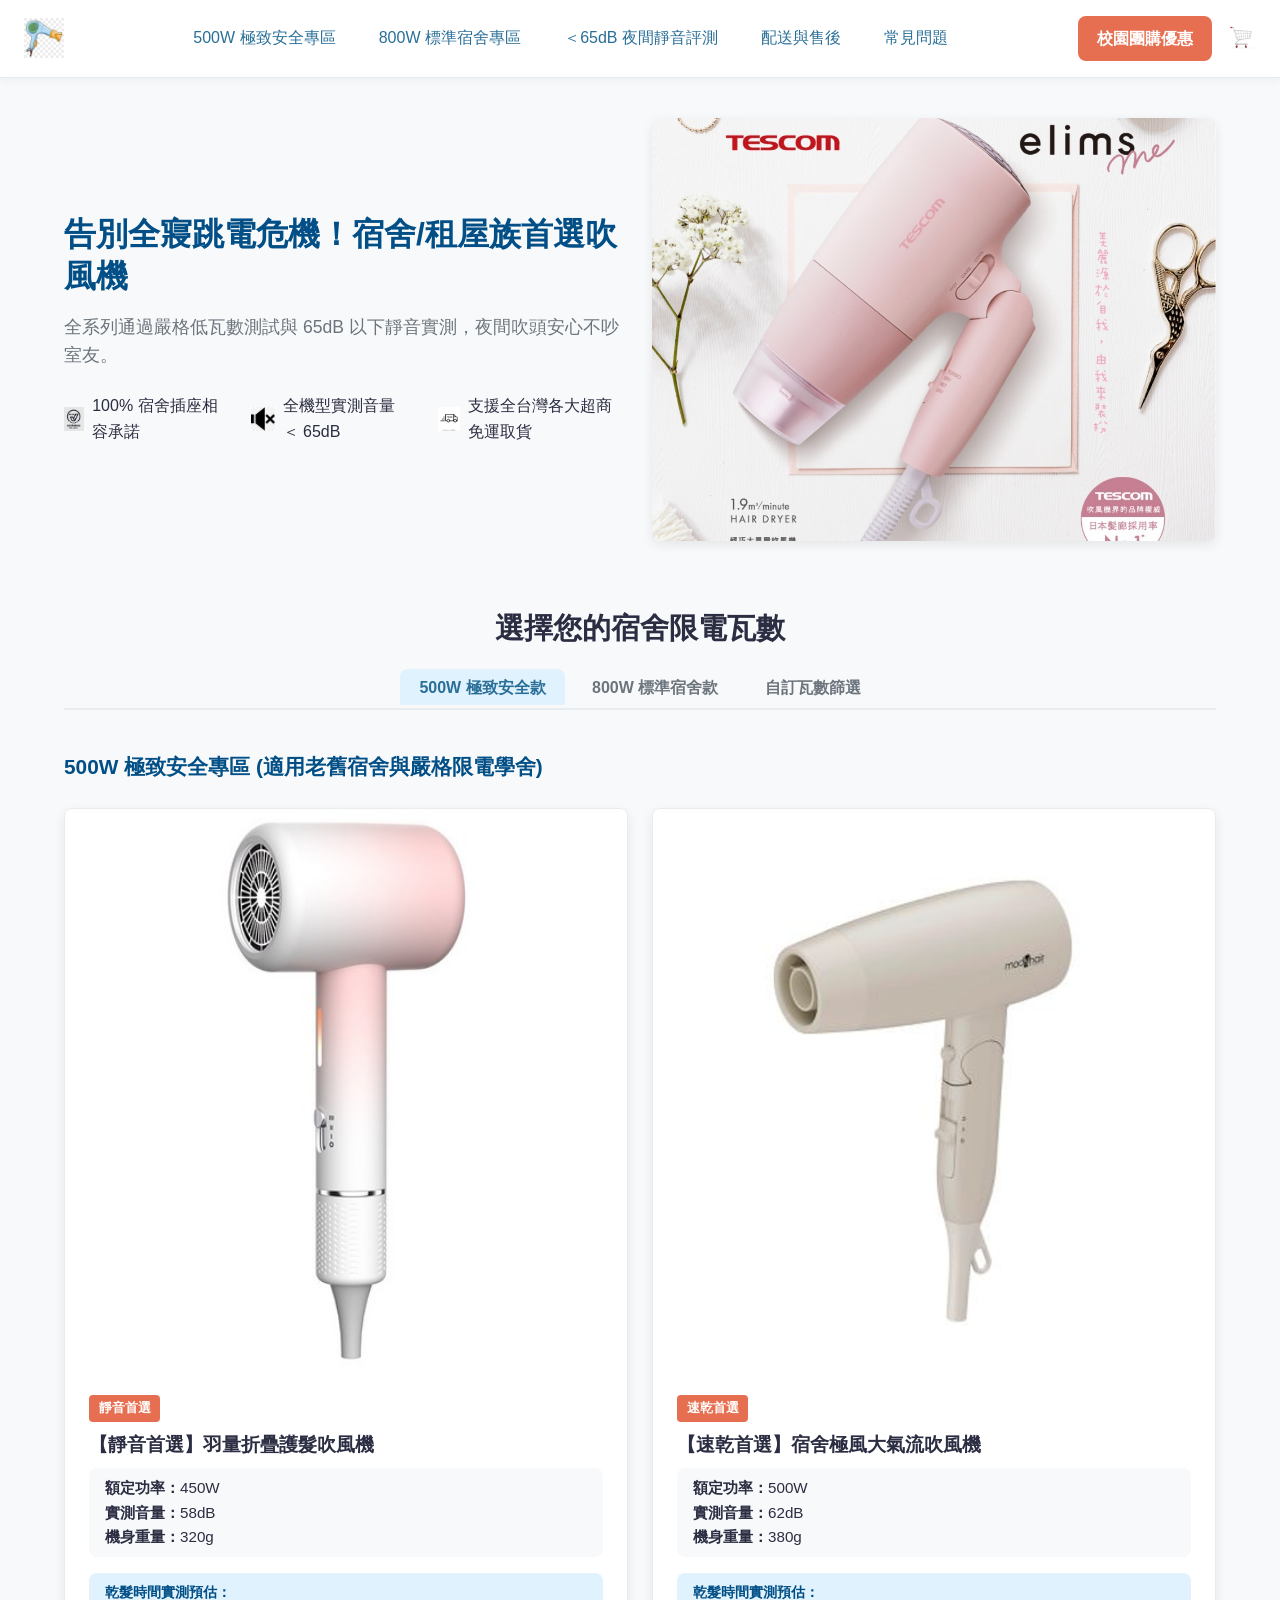
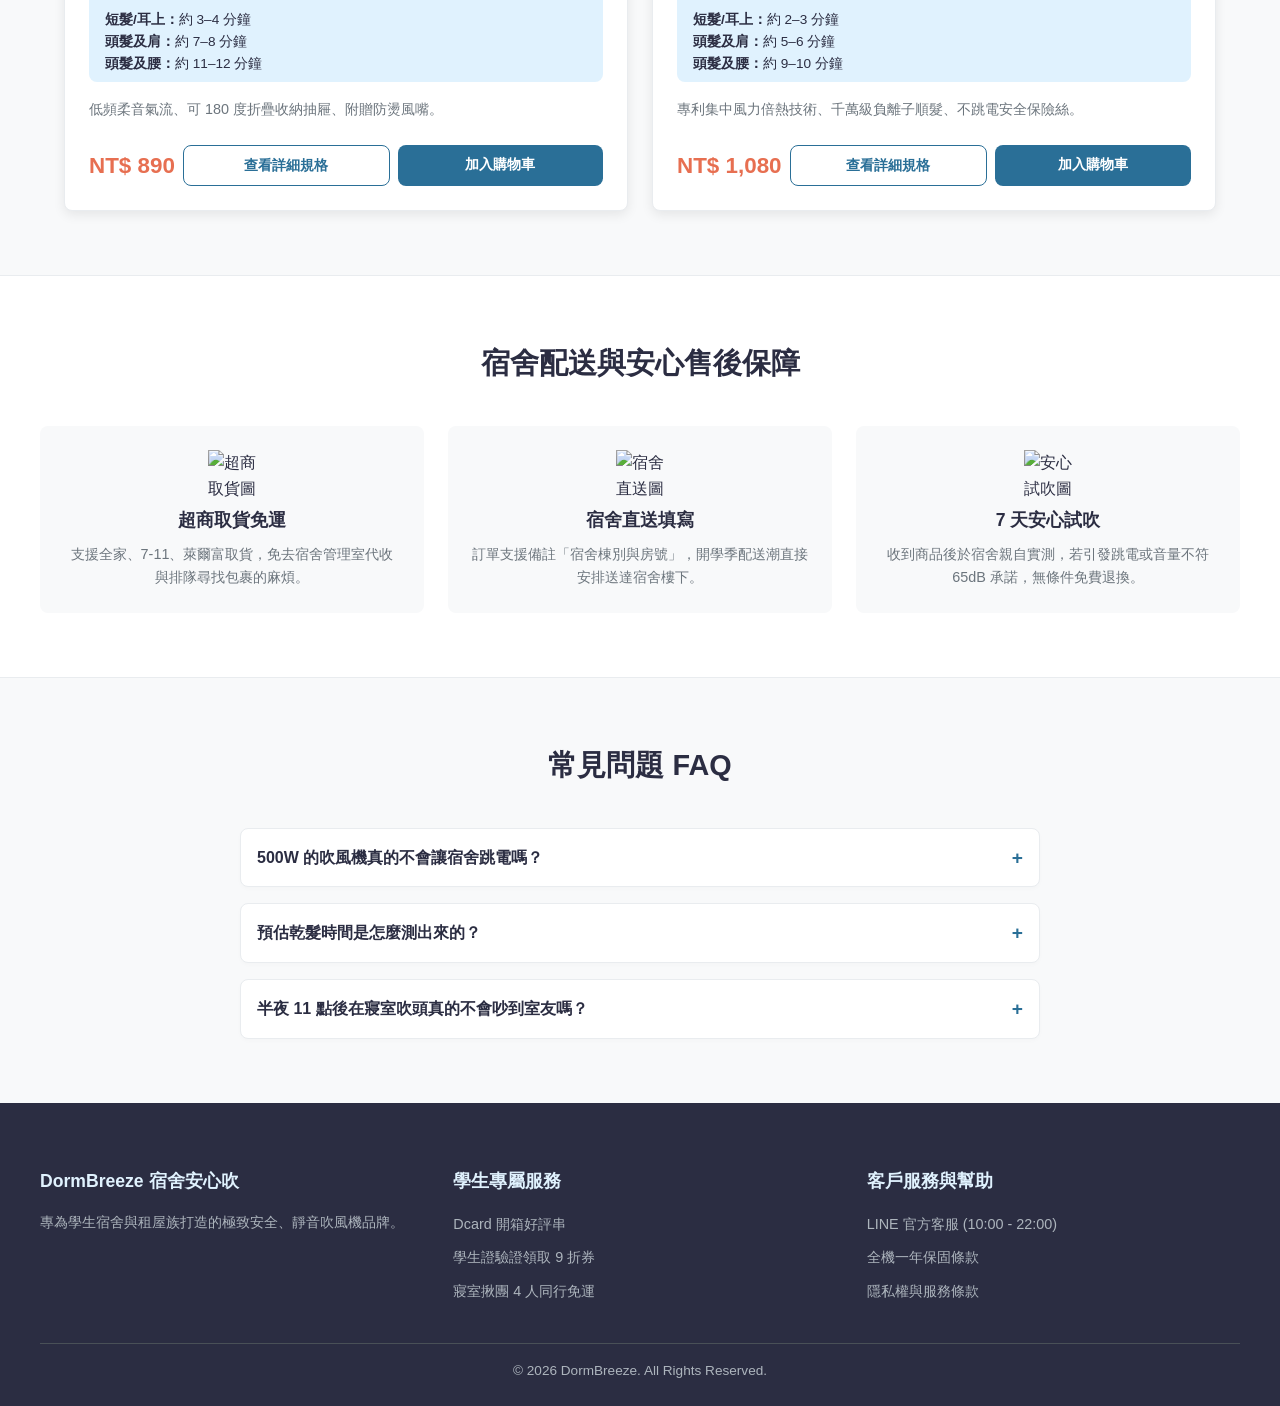
==== index.html @ 2f8ff42f "Add files via upload" ====
<!DOCTYPE html>
<html lang="zh-TW">
<head>
    <meta charset="UTF-8">
    <meta name="viewport" content="width=device-width, initial-scale=1.0">
    <title>DormBreeze 宿舍安心吹 - 告別跳電危機的宿舍吹風機首選</title>
    <link rel="stylesheet" href="style.css">
</head>
<body>

    <!-- 1. 頂部導覽列 -->
    <header>
        <a href="#hero" class="logo-link">
            <img src="images/logo.jpg" alt="DormBreeze 宿舍安心吹品牌標誌" class="logo">
        </a>
        <nav>
            <ul>
                <li><a href="#watts-500">500W 極致安全專區</a></li>
                <li><a href="#watts-800">800W 標準宿舍專區</a></li>
                <li><a href="#quiet-rating">＜65dB 夜間靜音評測</a></li>
                <li><a href="#logistics">配送與售後</a></li>
                <li><a href="#faq">常見問題</a></li>
            </ul>
        </nav>
        <div class="header-actions">
            <a href="#group-buy" class="btn-secondary">校園團購優惠</a>
            <a href="#cart" class="cart-link" aria-label="查看購物車">
                <img src="images/icon-cart.jpg" alt="購物車圖示">
            </a>
        </div>
    </header>

    <main>
        <!-- 2. 主視覺區 -->
        <section id="hero" class="hero-section">
            <div class="hero-content">
                <h1>告別全寢跳電危機！宿舍/租屋族首選吹風機</h1>
                <p>全系列通過嚴格低瓦數測試與 65dB 以下靜音實測，夜間吹頭安心不吵室友。</p>
                <ul class="trust-badges">
                    <li>
                        <img src="images/icon-shield.jpg" alt="安全防護圖示">
                        <span>100% 宿舍插座相容承諾</span>
                    </li>
                    <li>
                        <img src="images/icon-quiet.png" alt="靜音圖示">
                        <span>全機型實測音量 ＜ 65dB</span>
                    </li>
                    <li>
                        <img src="images/icon-shipping.png" alt="免運圖示">
                        <span>支援全台灣各大超商免運取貨</span>
                    </li>
                </ul>
            </div>
            <div class="hero-image">
                <img src="images/hero-dryer.jpg" alt="宿舍專用低瓦數靜音吹風機產品形象圖">
            </div>
        </section>

        <!-- 3. 核心功能：瓦數快速切換與商品展示區 -->
        <section id="products" class="products-section">
            <h2>選擇您的宿舍限電瓦數</h2>
            
            <nav class="watt-tabs" aria-label="瓦數分類切換">
                <ul>
                    <li><a href="#watts-500" class="tab-item active">500W 極致安全款</a></li>
                    <li><a href="#watts-800" class="tab-item">800W 標準宿舍款</a></li>
                    <li><a href="#watts-custom" class="tab-item">自訂瓦數篩選</a></li>
                </ul>
            </nav>

            <!-- 500W 商品列表區塊 -->
            <div id="watts-500" class="product-group">
                <h3>500W 極致安全專區 (適用老舊宿舍與嚴格限電學舍)</h3>
                <div class="product-grid">
                    
                    <!-- 商品 1 -->
                    <article class="product-card">
                        <img src="images/product-quiet.jpg" alt="【靜音首選】羽量折疊護髮吹風機 外觀圖" class="product-img">
                        <div class="product-info">
                            <span class="tag">靜音首選</span>
                            <h4>【靜音首選】羽量折疊護髮吹風機</h4>
                            <ul class="specs-list">
                                <li><strong>額定功率：</strong>450W</li>
                                <li><strong>實測音量：</strong>58dB</li>
                                <li><strong>機身重量：</strong>320g</li>
                            </ul>
                            
                            <div class="drying-time-table">
                                <h5>乾髮時間實測預估：</h5>
                                <ul>
                                    <li><span>短髮/耳上：</span>約 3–4 分鐘</li>
                                    <li><span>頭髮及肩：</span>約 7–8 分鐘</li>
                                    <li><span>頭髮及腰：</span>約 11–12 分鐘</li>
                                </ul>
                            </div>

                            <p class="selling-points">低頻柔音氣流、可 180 度折疊收納抽屜、附贈防燙風嘴。</p>
                            
                            <div class="card-bottom">
                                <span class="price">NT$ 890</span>
                                <div class="card-actions">
                                    <a href="#product-detail-1" class="btn-outline">查看詳細規格</a>
                                    <a href="#add-to-cart-1" class="btn-primary">加入購物車</a>
                                </div>
                            </div>
                        </div>
                    </article>

                    <!-- 商品 2 -->
                    <article class="product-card">
                        <img src="images/product-fast.jpg" alt="【速乾首選】宿舍極風大氣流吹風機 外觀圖" class="product-img">
                        <div class="product-info">
                            <span class="tag">速乾首選</span>
                            <h4>【速乾首選】宿舍極風大氣流吹風機</h4>
                            <ul class="specs-list">
                                <li><strong>額定功率：</strong>500W</li>
                                <li><strong>實測音量：</strong>62dB</li>
                                <li><strong>機身重量：</strong>380g</li>
                            </ul>

                            <div class="drying-time-table">
                                <h5>乾髮時間實測預估：</h5>
                                <ul>
                                    <li><span>短髮/耳上：</span>約 2–3 分鐘</li>
                                    <li><span>頭髮及肩：</span>約 5–6 分鐘</li>
                                    <li><span>頭髮及腰：</span>約 9–10 分鐘</li>
                                </ul>
                            </div>

                            <p class="selling-points">專利集中風力倍熱技術、千萬級負離子順髮、不跳電安全保險絲。</p>

                            <div class="card-bottom">
                                <span class="price">NT$ 1,080</span>
                                <div class="card-actions">
                                    <a href="#product-detail-2" class="btn-outline">查看詳細規格</a>
                                    <a href="#add-to-cart-2" class="btn-primary">加入購物車</a>
                                </div>
                            </div>
                        </div>
                    </article>

                </div>
            </div>

            <!-- 靜音評測延伸區塊 -->
            <div id="quiet-rating" class="rating-anchor"></div>
        </section>

        <!-- 4. 宿舍配送與售後保障區 -->
        <section id="logistics" class="logistics-section">
            <h2>宿舍配送與安心售後保障</h2>
            <div class="logistics-grid">
                <article class="logistics-card">
                    <img src="images/icon-store.jpg" alt="超商取貨圖示">
                    <h3>超商取貨免運</h3>
                    <p>支援全家、7-11、萊爾富取貨，免去宿舍管理室代收與排隊尋找包裹的麻煩。</p>
                </article>
                <article class="logistics-card">
                    <img src="images/icon-dorm.jpg" alt="宿舍直送圖示">
                    <h3>宿舍直送填寫</h3>
                    <p>訂單支援備註「宿舍棟別與房號」，開學季配送潮直接安排送達宿舍樓下。</p>
                </article>
                <article class="logistics-card">
                    <img src="images/icon-return.jpg" alt="安心試吹圖示">
                    <h3>7 天安心試吹</h3>
                    <p>收到商品後於宿舍親自實測，若引發跳電或音量不符 65dB 承諾，無條件免費退換。</p>
                </article>
            </div>
        </section>

        <!-- 5. 常見問題區 -->
        <section id="faq" class="faq-section">
            <h2>常見問題 FAQ</h2>
            <div class="faq-list">
                <details>
                    <summary>500W 的吹風機真的不會讓宿舍跳電嗎？</summary>
                    <p>是的！一般大學宿舍插座負載上限多為 800W–1000W，450W–500W 屬於極安全範圍，即使與檯燈、手機充電器同時使用也不會引發斷路器跳電。</p>
                </details>
                <details>
                    <summary>預估乾髮時間是怎麼測出來的？</summary>
                    <p>我們以一般頭髮密度在濕髮狀態下進行實測，提供短髮、及肩、及腰長度的真實吹乾時間，數據絕不誇大不實。</p>
                </details>
                <details>
                    <summary>半夜 11 點後在寢室吹頭真的不會吵到室友嗎？</summary>
                    <p>我們的全系列商品運轉噪音皆控制在 65dB 以下（相當於日常輕聲交談或辦公室背景音），比起市面上 80–90dB 的大功率吹風機可顯著降噪，有效維持寢室和諧。</p>
                </details>
            </div>
        </section>
    </main>

    <!-- 6. 頁尾 -->
    <footer>
        <div class="footer-content">
            <div class="footer-col">
                <h4>DormBreeze 宿舍安心吹</h4>
                <p>專為學生宿舍與租屋族打造的極致安全、靜音吹風機品牌。</p>
            </div>
            <div class="footer-col">
                <h4>學生專屬服務</h4>
                <ul>
                    <li><a href="#dcard-reviews">Dcard 開箱好評串</a></li>
                    <li><a href="#student-discount">學生證驗證領取 9 折券</a></li>
                    <li><a href="#group-buy">寢室揪團 4 人同行免運</a></li>
                </ul>
            </div>
            <div class="footer-col">
                <h4>客戶服務與幫助</h4>
                <ul>
                    <li><a href="#line-support">LINE 官方客服 (10:00 - 22:00)</a></li>
                    <li><a href="#warranty">全機一年保固條款</a></li>
                    <li><a href="#privacy">隱私權與服務條款</a></li>
                </ul>
            </div>
        </div>
        <div class="footer-bottom">
            <p>&copy; 2026 DormBreeze. All Rights Reserved.</p>
        </div>
    </footer>

</body>
</html>
---- style.css ----
/* ==========================================================================
   DormBreeze 宿舍安心吹 - 全站樣式表 (style.css)
   ========================================================================== */

/* 1. 全局變數與重置 (Variables & Reset) */
:root {
  /* 色彩系統 (Color Palette) */
  --primary: #2a6f97;
  --primary-dark: #014f86;
  --primary-light: #e0f2fe;
  --secondary: #e76f51;
  --secondary-hover: #d65a3b;
  --text-main: #2b2d42;
  --text-muted: #6c757d;
  --bg-main: #f8f9fa;
  --bg-card: #ffffff;
  --border-color: #e9ecef;
  --focus-ring: #ff9f1c;

  /* 間距與佈局 (Spacing & Layout) */
  --spacing-xs: 0.5rem;
  --spacing-sm: 1rem;
  --spacing-md: 1.5rem;
  --spacing-lg: 2.5rem;
  --spacing-xl: 4rem;
  --max-width: 1200px;
  --radius: 8px;
  --shadow: 0 4px 12px rgba(0, 0, 0, 0.08);
}

*, *::before, *::after {
  box-sizing: border-box;
  margin: 0;
  padding: 0;
}

html {
  scroll-behavior: smooth;
  font-size: 16px;
}

body {
  font-family: -apple-system, BlinkMacSystemFont, "Segoe UI", Roboto, "Helvetica Neue", Arial, "Noto Sans TC", sans-serif;
  color: var(--text-main);
  background-color: var(--bg-main);
  line-height: 1.6;
}

/* 鍵盤焦點可見性 (Focus Styles for Accessibility) */
:focus-visible {
  outline: 3px solid var(--focus-ring);
  outline-offset: 3px;
  border-radius: 4px;
}

a {
  color: var(--primary);
  text-decoration: none;
  transition: color 0.2s ease;
}

a:hover {
  color: var(--primary-dark);
}

img {
  max-width: 100%;
  height: auto;
  display: block;
}

/* 按鈕通用樣式 */
.btn-primary, .btn-secondary, .btn-outline {
  display: inline-block;
  padding: 0.6rem 1.2rem;
  font-weight: 600;
  text-align: center;
  border-radius: var(--radius);
  transition: background-color 0.2s ease, transform 0.1s ease;
  cursor: pointer;
}

.btn-primary {
  background-color: var(--primary);
  color: #ffffff;
}

.btn-primary:hover {
  background-color: var(--primary-dark);
  color: #ffffff;
}

.btn-secondary {
  background-color: var(--secondary);
  color: #ffffff;
}

.btn-secondary:hover {
  background-color: var(--secondary-hover);
  color: #ffffff;
}

.btn-outline {
  background-color: transparent;
  border: 1px solid var(--primary);
  color: var(--primary);
}

.btn-outline:hover {
  background-color: var(--primary-light);
}

/* 2. 頂部導覽列 (Header) */
header {
  position: sticky;
  top: 0;
  z-index: 100;
  background-color: #ffffff;
  border-bottom: 1px solid var(--border-color);
  box-shadow: 0 2px 8px rgba(0, 0, 0, 0.05);
  padding: var(--spacing-sm) var(--spacing-md);
  display: flex;
  flex-wrap: wrap; /* 允許導覽換行 */
  align-items: center;
  justify-content: space-between;
  gap: var(--spacing-sm);
}

.logo-link {
  display: flex;
  align-items: center;
}

.logo {
  height: 40px;
  width: auto;
}

header nav {
  flex: 1 1 auto;
}

header nav ul {
  display: flex;
  flex-wrap: wrap; /* 導覽選單可換行 */
  list-style: none;
  gap: var(--spacing-xs) var(--spacing-md);
  justify-content: center;
}

header nav a {
  font-weight: 500;
  padding: 0.4rem 0.6rem;
}

.header-actions {
  display: flex;
  align-items: center;
  gap: var(--spacing-sm);
}

.cart-link img {
  width: 28px;
  height: 28px;
}

/* 3. 主視覺區 (Hero Section) */
.hero-section {
  max-width: var(--max-width);
  margin: var(--spacing-lg) auto;
  padding: 0 var(--spacing-md);
  display: grid;
  grid-template-columns: 1fr;
  gap: var(--spacing-md);
  align-items: center;
}

.hero-content h1 {
  font-size: 2rem;
  color: var(--primary-dark);
  margin-bottom: var(--spacing-sm);
  line-height: 1.3;
}

.hero-content p {
  font-size: 1.1rem;
  color: var(--text-muted);
  margin-bottom: var(--spacing-md);
}

.trust-badges {
  list-style: none;
  display: flex;
  flex-direction: column;
  gap: var(--spacing-xs);
}

.trust-badges li {
  display: flex;
  align-items: center;
  gap: var(--spacing-xs);
  font-weight: 500;
}

.trust-badges img {
  width: 24px;
  height: 24px;
}

.hero-image img {
  width: 100%;
  aspect-ratio: 4 / 3; /* 固定圖片比例 */
  object-fit: cover;
  border-radius: var(--radius);
  box-shadow: var(--shadow);
}

/* 4. 商品與頁籤區 (Products Section) */
.products-section {
  max-width: var(--max-width);
  margin: var(--spacing-xl) auto;
  padding: 0 var(--spacing-md);
}

.products-section h2 {
  text-align: center;
  font-size: 1.8rem;
  margin-bottom: var(--spacing-md);
}

.watt-tabs ul {
  display: flex;
  flex-wrap: wrap;
  justify-content: center;
  list-style: none;
  gap: var(--spacing-xs);
  margin-bottom: var(--spacing-lg);
  border-bottom: 2px solid var(--border-color);
  padding-bottom: var(--spacing-xs);
}

.tab-item {
  padding: 0.6rem 1.2rem;
  font-weight: 600;
  border-radius: var(--radius) var(--radius) 0 0;
  color: var(--text-muted);
}

.tab-item.active, .tab-item:hover {
  color: var(--primary);
  background-color: var(--primary-light);
}

.product-group h3 {
  font-size: 1.3rem;
  margin-bottom: var(--spacing-md);
  color: var(--primary-dark);
}

.product-grid {
  display: grid;
  grid-template-columns: 1fr; /* 手機預設 1 欄 */
  gap: var(--spacing-md);
}

.product-card {
  background-color: var(--bg-card);
  border: 1px solid var(--border-color);
  border-radius: var(--radius);
  overflow: hidden;
  box-shadow: var(--shadow);
  display: flex;
  flex-direction: column;
}

.product-img {
  width: 100%;
  aspect-ratio: 1 / 1; /* 1:1 正方形產品圖比例 */
  object-fit: cover;
}

.product-info {
  padding: var(--spacing-md);
  display: flex;
  flex-direction: column;
  flex: 1;
}

.tag {
  align-self: flex-start;
  background-color: var(--secondary);
  color: #ffffff;
  font-size: 0.8rem;
  font-weight: 700;
  padding: 0.2rem 0.6rem;
  border-radius: 4px;
  margin-bottom: var(--spacing-xs);
}

.product-info h4 {
  font-size: 1.2rem;
  margin-bottom: var(--spacing-xs);
}

.specs-list {
  list-style: none;
  background-color: var(--bg-main);
  padding: var(--spacing-xs) var(--spacing-sm);
  border-radius: var(--radius);
  margin-bottom: var(--spacing-sm);
  font-size: 0.95rem;
}

.drying-time-table {
  background-color: var(--primary-light);
  padding: var(--spacing-xs) var(--spacing-sm);
  border-radius: var(--radius);
  margin-bottom: var(--spacing-sm);
}

.drying-time-table h5 {
  font-size: 0.9rem;
  color: var(--primary-dark);
  margin-bottom: 0.3rem;
}

.drying-time-table ul {
  list-style: none;
  font-size: 0.85rem;
}

.drying-time-table li span {
  font-weight: 600;
}

.selling-points {
  font-size: 0.9rem;
  color: var(--text-muted);
  margin-bottom: var(--spacing-md);
  flex: 1;
}

.card-bottom {
  display: flex;
  flex-direction: column;
  gap: var(--spacing-xs);
  margin-top: auto;
}

.price {
  font-size: 1.4rem;
  font-weight: 700;
  color: var(--secondary);
}

.card-actions {
  display: flex;
  gap: var(--spacing-xs);
}

.card-actions a {
  flex: 1;
  font-size: 0.9rem;
  padding: 0.5rem;
}

/* 5. 配送與售後保障區 (Logistics Section) */
.logistics-section {
  background-color: #ffffff;
  padding: var(--spacing-xl) var(--spacing-md);
  border-top: 1px solid var(--border-color);
  border-bottom: 1px solid var(--border-color);
}

.logistics-section h2 {
  text-align: center;
  font-size: 1.8rem;
  margin-bottom: var(--spacing-lg);
}

.logistics-grid {
  max-width: var(--max-width);
  margin: 0 auto;
  display: grid;
  grid-template-columns: 1fr; /* 手機預設 1 欄 */
  gap: var(--spacing-md);
}

.logistics-card {
  text-align: center;
  padding: var(--spacing-md);
  background-color: var(--bg-main);
  border-radius: var(--radius);
}

.logistics-card img {
  width: 48px;
  height: 48px;
  margin: 0 auto var(--spacing-xs);
}

.logistics-card h3 {
  font-size: 1.1rem;
  margin-bottom: var(--spacing-xs);
}

.logistics-card p {
  font-size: 0.9rem;
  color: var(--text-muted);
}

/* 6. 常見問題區 (FAQ Section) */
.faq-section {
  max-width: var(--max-width);
  margin: var(--spacing-xl) auto;
  padding: 0 var(--spacing-md);
}

.faq-section h2 {
  text-align: center;
  font-size: 1.8rem;
  margin-bottom: var(--spacing-lg);
}

.faq-list {
  display: flex;
  flex-direction: column;
  gap: var(--spacing-sm);
  max-width: 800px;
  margin: 0 auto;
}

details {
  background-color: #ffffff;
  border: 1px solid var(--border-color);
  border-radius: var(--radius);
  padding: var(--spacing-sm);
  box-shadow: 0 2px 4px rgba(0, 0, 0, 0.02);
}

summary {
  font-weight: 600;
  cursor: pointer;
  list-style: none;
  position: relative;
  padding-right: var(--spacing-md);
}

summary::-webkit-details-marker {
  display: none;
}

summary::after {
  content: "+";
  position: absolute;
  right: 0;
  top: 50%;
  transform: translateY(-50%);
  font-size: 1.2rem;
  color: var(--primary);
}

details[open] summary::after {
  content: "−";
}

details p {
  margin-top: var(--spacing-xs);
  font-size: 0.95rem;
  color: var(--text-muted);
  line-height: 1.5;
}

/* 7. 頁尾 (Footer) */
footer {
  background-color: var(--text-main);
  color: #ffffff;
  padding: var(--spacing-xl) var(--spacing-md) var(--spacing-md);
}

.footer-content {
  max-width: var(--max-width);
  margin: 0 auto;
  display: grid;
  grid-template-columns: 1fr; /* 手機預設 1 欄 */
  gap: var(--spacing-lg);
  margin-bottom: var(--spacing-lg);
}

.footer-col h4 {
  font-size: 1.1rem;
  margin-bottom: var(--spacing-sm);
  color: var(--primary-light);
}

.footer-col p {
  font-size: 0.9rem;
  color: #adb5bd;
}

.footer-col ul {
  list-style: none;
  display: flex;
  flex-direction: column;
  gap: var(--spacing-xs);
}

.footer-col a {
  color: #adb5bd;
  font-size: 0.9rem;
}

.footer-col a:hover {
  color: #ffffff;
}

.footer-bottom {
  max-width: var(--max-width);
  margin: 0 auto;
  padding-top: var(--spacing-sm);
  border-top: 1px solid #495057;
  text-align: center;
  font-size: 0.85rem;
  color: #adb5bd;
}

/* ==========================================================================
   響應式斷點調整 (Responsive Breakpoints - 平板與桌面)
   ========================================================================== */

/* 平板斷點 (≥ 768px) */
@media (min-width: 768px) {
  .hero-section {
    grid-template-columns: 1fr 1fr;
  }

  .product-grid {
    grid-template-columns: repeat(2, 1fr); /* 平板改為 2 欄 */
  }

  .logistics-grid {
    grid-template-columns: repeat(3, 1fr); /* 平板改為 3 欄 */
  }

  .footer-content {
    grid-template-columns: repeat(3, 1fr); /* 平板改為 3 欄 */
  }

  .card-bottom {
    flex-direction: row;
    align-items: center;
    justify-content: space-between;
  }

  .card-actions {
    flex: 2;
  }
}

/* 桌面斷點 (≥ 1024px) */
@media (min-width: 1024px) {
  header {
    flex-wrap: nowrap; /* 大螢幕導覽列不換行 */
  }

  .trust-badges {
    flex-direction: row;
    gap: var(--spacing-md);
  }
}
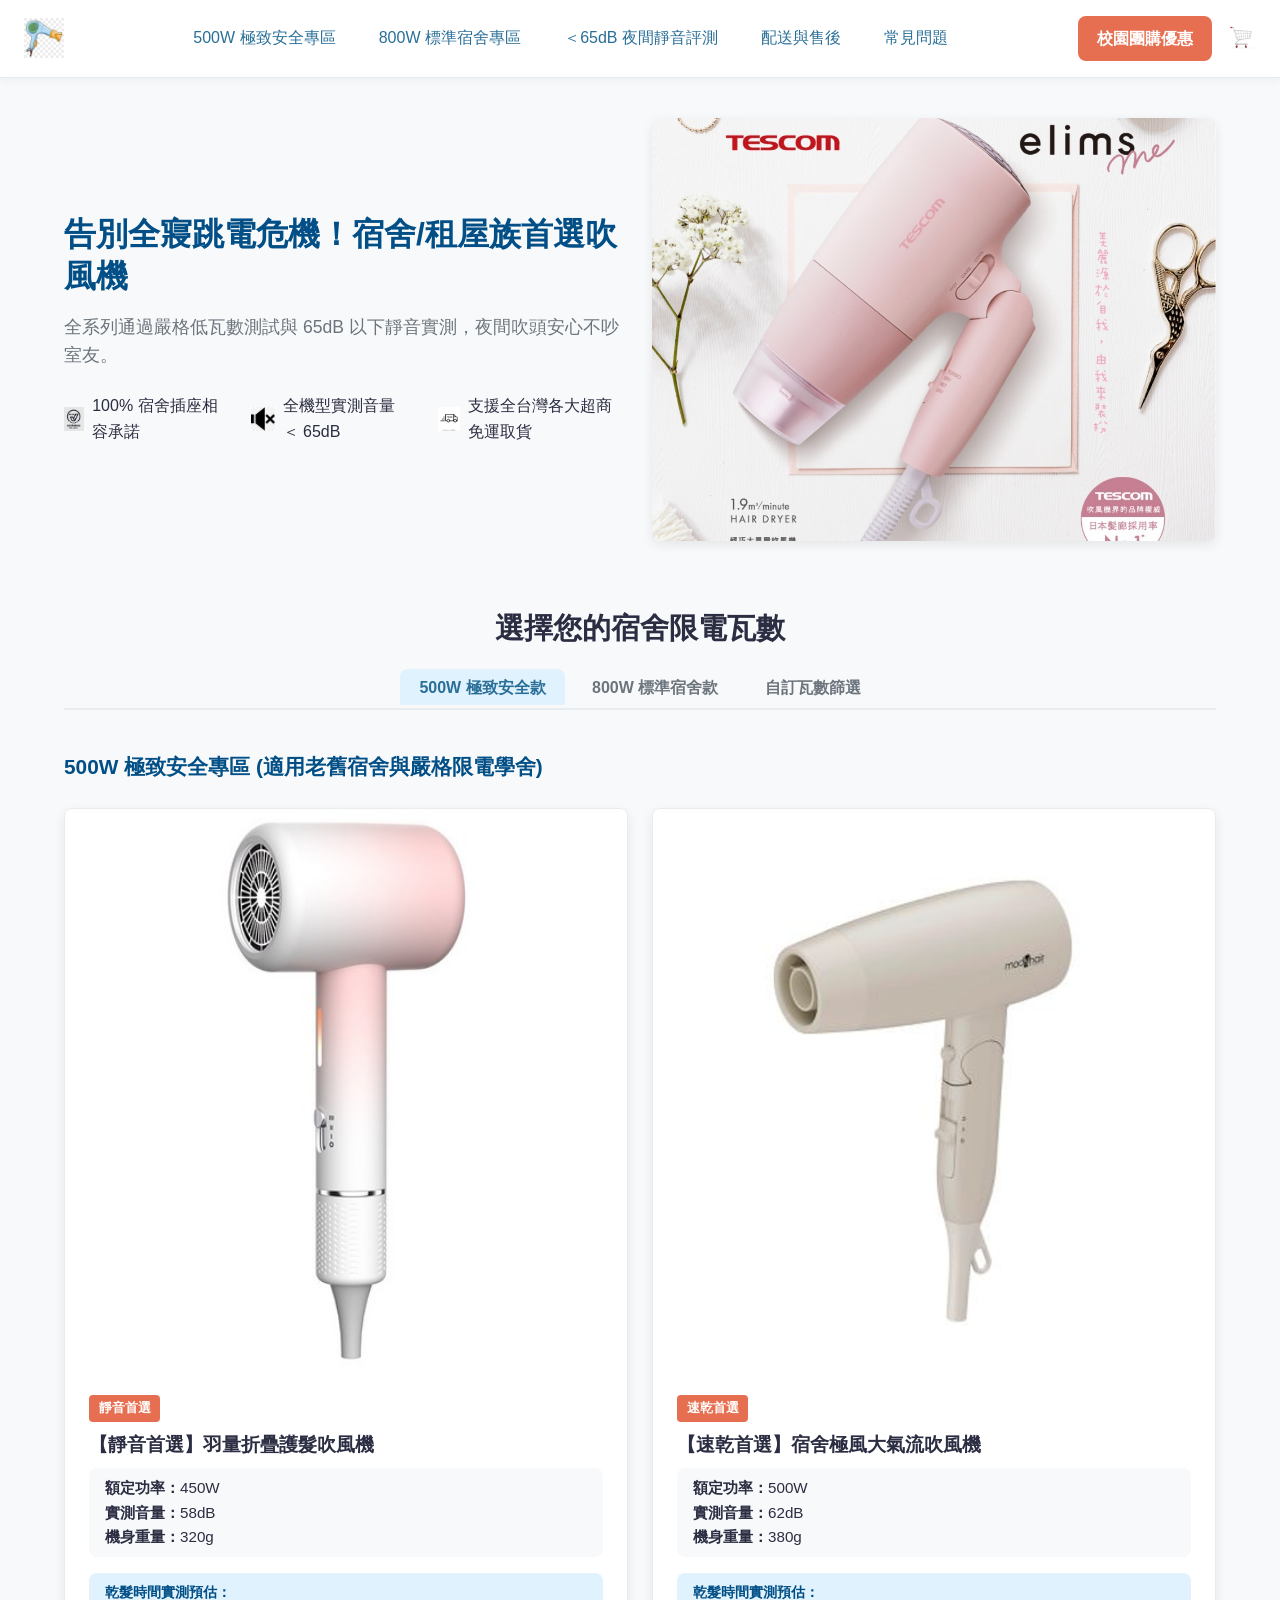
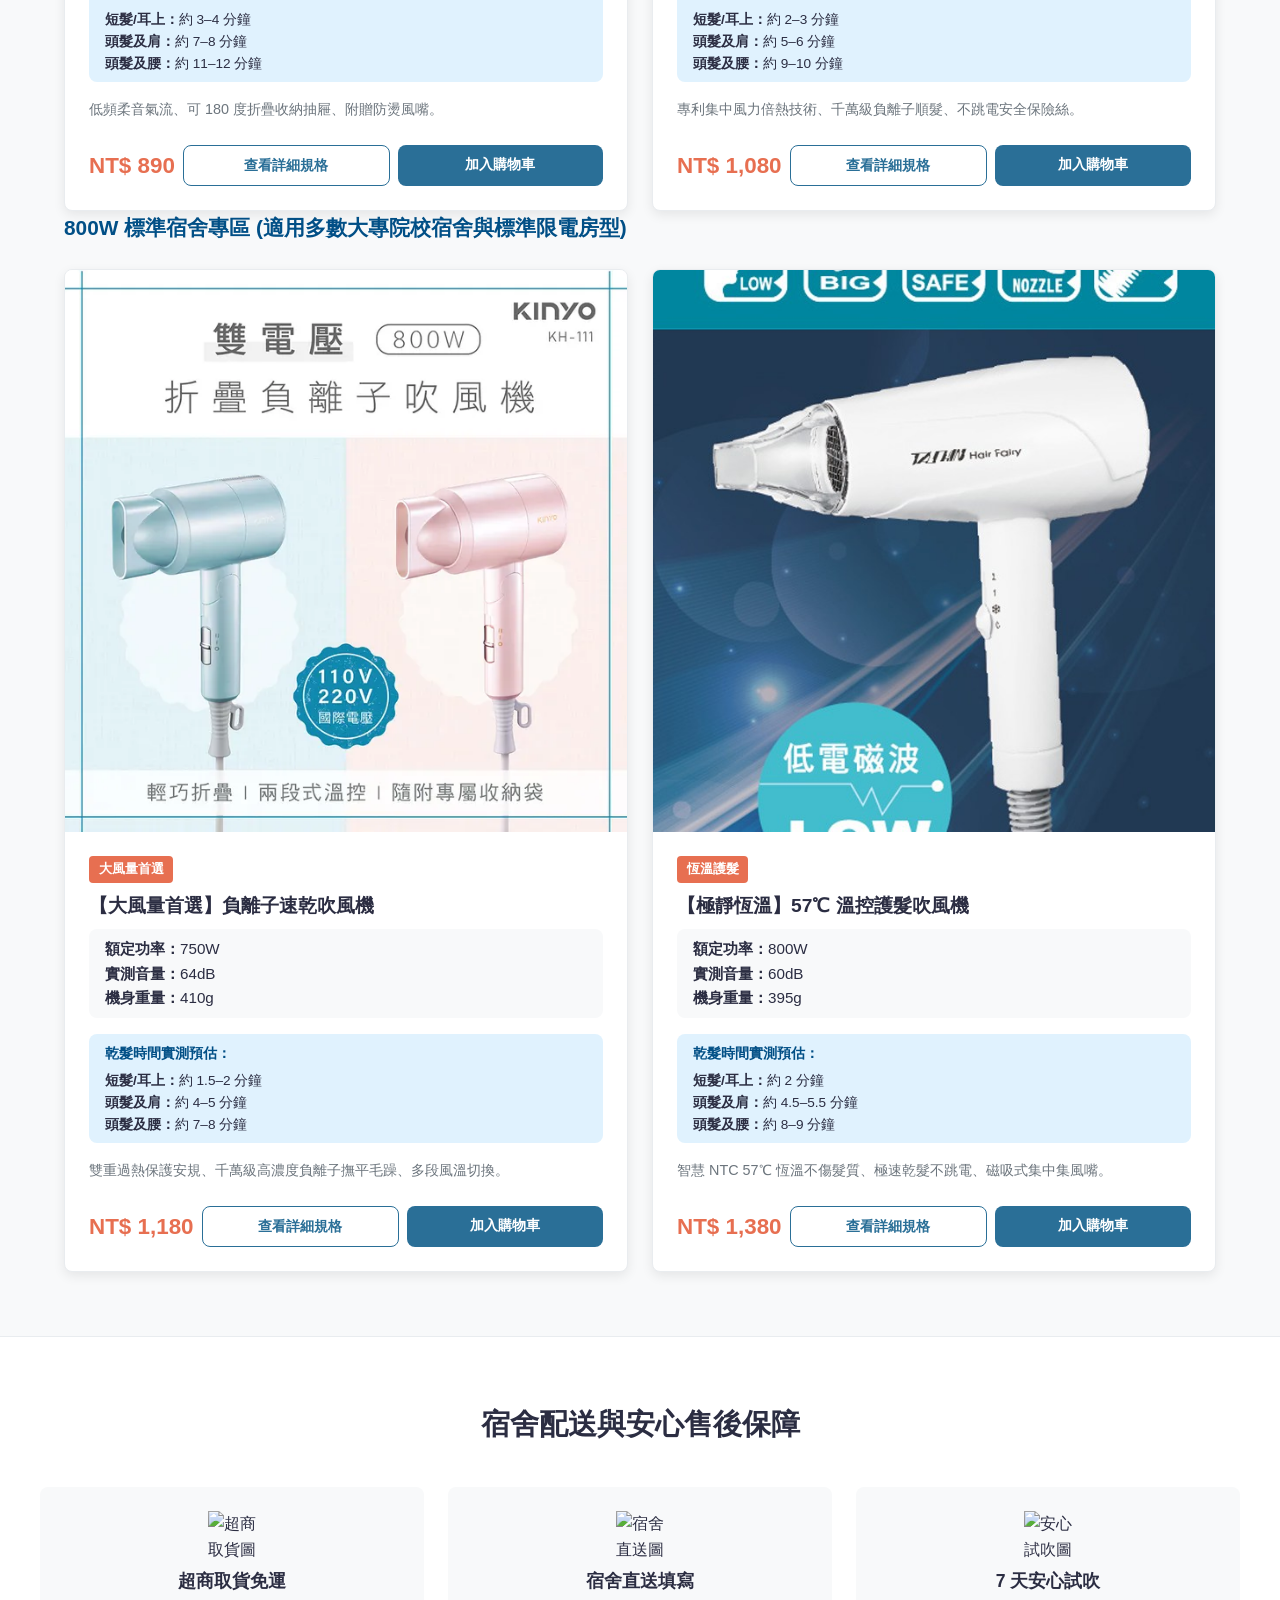
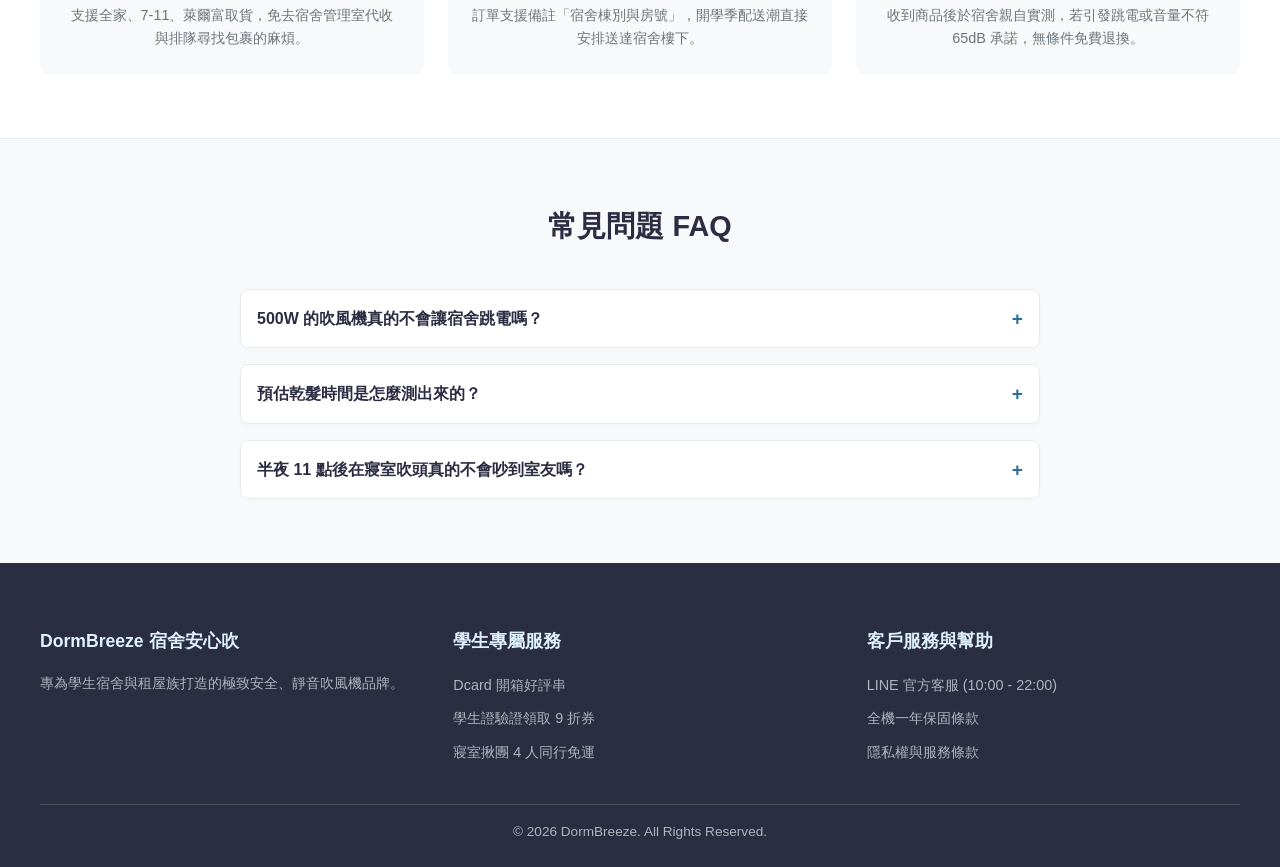
==== commit c48baebf: "Update index.html" ====
--- a/index.html
+++ b/index.html
@@ -141,7 +141,79 @@
 
                 </div>
             </div>
-
+<!-- 800W 商品列表區塊 -->
+        <div id="watts-800" class="product-group">
+            <h3>800W 標準宿舍專區 (適用多數大專院校宿舍與標準限電房型)</h3>
+            <div class="product-grid">
+                
+                <!-- 商品 3 -->
+                <article class="product-card">
+                    <img src="images/product-fast-800.jpg" alt="【大風量首選】負離子速乾吹風機 外觀圖" class="product-img">
+                    <div class="product-info">
+                        <span class="tag">大風量首選</span>
+                        <h4>【大風量首選】負離子速乾吹風機</h4>
+                        <ul class="specs-list">
+                            <li><strong>額定功率：</strong>750W</li>
+                            <li><strong>實測音量：</strong>64dB</li>
+                            <li><strong>機身重量：</strong>410g</li>
+                        </ul>
+                        
+                        <div class="drying-time-table">
+                            <h5>乾髮時間實測預估：</h5>
+                            <ul>
+                                <li><span>短髮/耳上：</span>約 1.5–2 分鐘</li>
+                                <li><span>頭髮及肩：</span>約 4–5 分鐘</li>
+                                <li><span>頭髮及腰：</span>約 7–8 分鐘</li>
+                            </ul>
+                        </div>
+
+                        <p class="selling-points">雙重過熱保護安規、千萬級高濃度負離子撫平毛躁、多段風溫切換。</p>
+                        
+                        <div class="card-bottom">
+                            <span class="price">NT$ 1,180</span>
+                            <div class="card-actions">
+                                <a href="#product-detail-3" class="btn-outline">查看詳細規格</a>
+                                <a href="#add-to-cart-3" class="btn-primary">加入購物車</a>
+                            </div>
+                        </div>
+                    </div>
+                </article>
+
+                <!-- 商品 4 -->
+                <article class="product-card">
+                    <img src="images/product-quiet-800.jpg" alt="【極靜恆溫】溫控護髮吹風機 外觀圖" class="product-img">
+                    <div class="product-info">
+                        <span class="tag">恆溫護髮</span>
+                        <h4>【極靜恆溫】57℃ 溫控護髮吹風機</h4>
+                        <ul class="specs-list">
+                            <li><strong>額定功率：</strong>800W</li>
+                            <li><strong>實測音量：</strong>60dB</li>
+                            <li><strong>機身重量：</strong>395g</li>
+                        </ul>
+
+                        <div class="drying-time-table">
+                            <h5>乾髮時間實測預估：</h5>
+                            <ul>
+                                <li><span>短髮/耳上：</span>約 2 分鐘</li>
+                                <li><span>頭髮及肩：</span>約 4.5–5.5 分鐘</li>
+                                <li><span>頭髮及腰：</span>約 8–9 分鐘</li>
+                            </ul>
+                        </div>
+
+                        <p class="selling-points">智慧 NTC 57℃ 恆溫不傷髮質、極速乾髮不跳電、磁吸式集中集風嘴。</p>
+
+                        <div class="card-bottom">
+                            <span class="price">NT$ 1,380</span>
+                            <div class="card-actions">
+                                <a href="#product-detail-4" class="btn-outline">查看詳細規格</a>
+                                <a href="#add-to-cart-4" class="btn-primary">加入購物車</a>
+                            </div>
+                        </div>
+                    </div>
+                </article>
+
+            </div>
+        </div>
             <!-- 靜音評測延伸區塊 -->
             <div id="quiet-rating" class="rating-anchor"></div>
         </section>
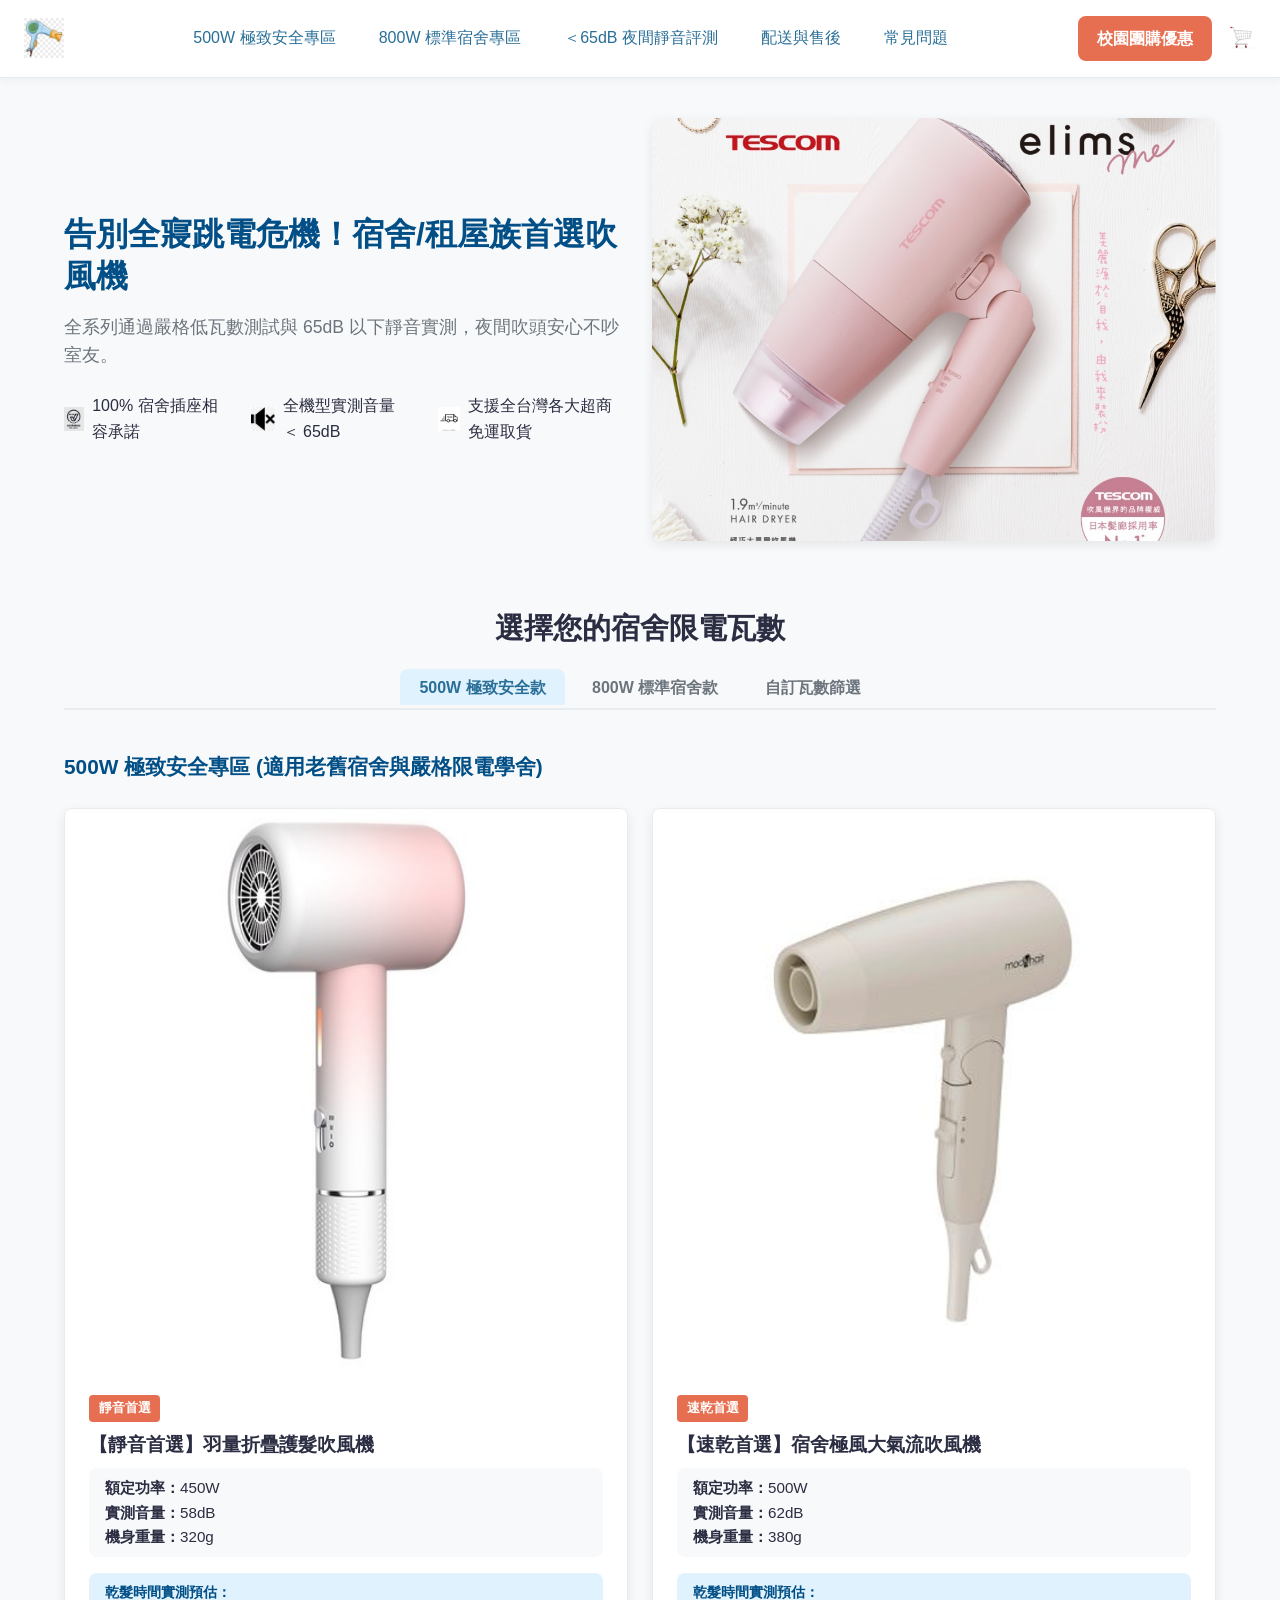
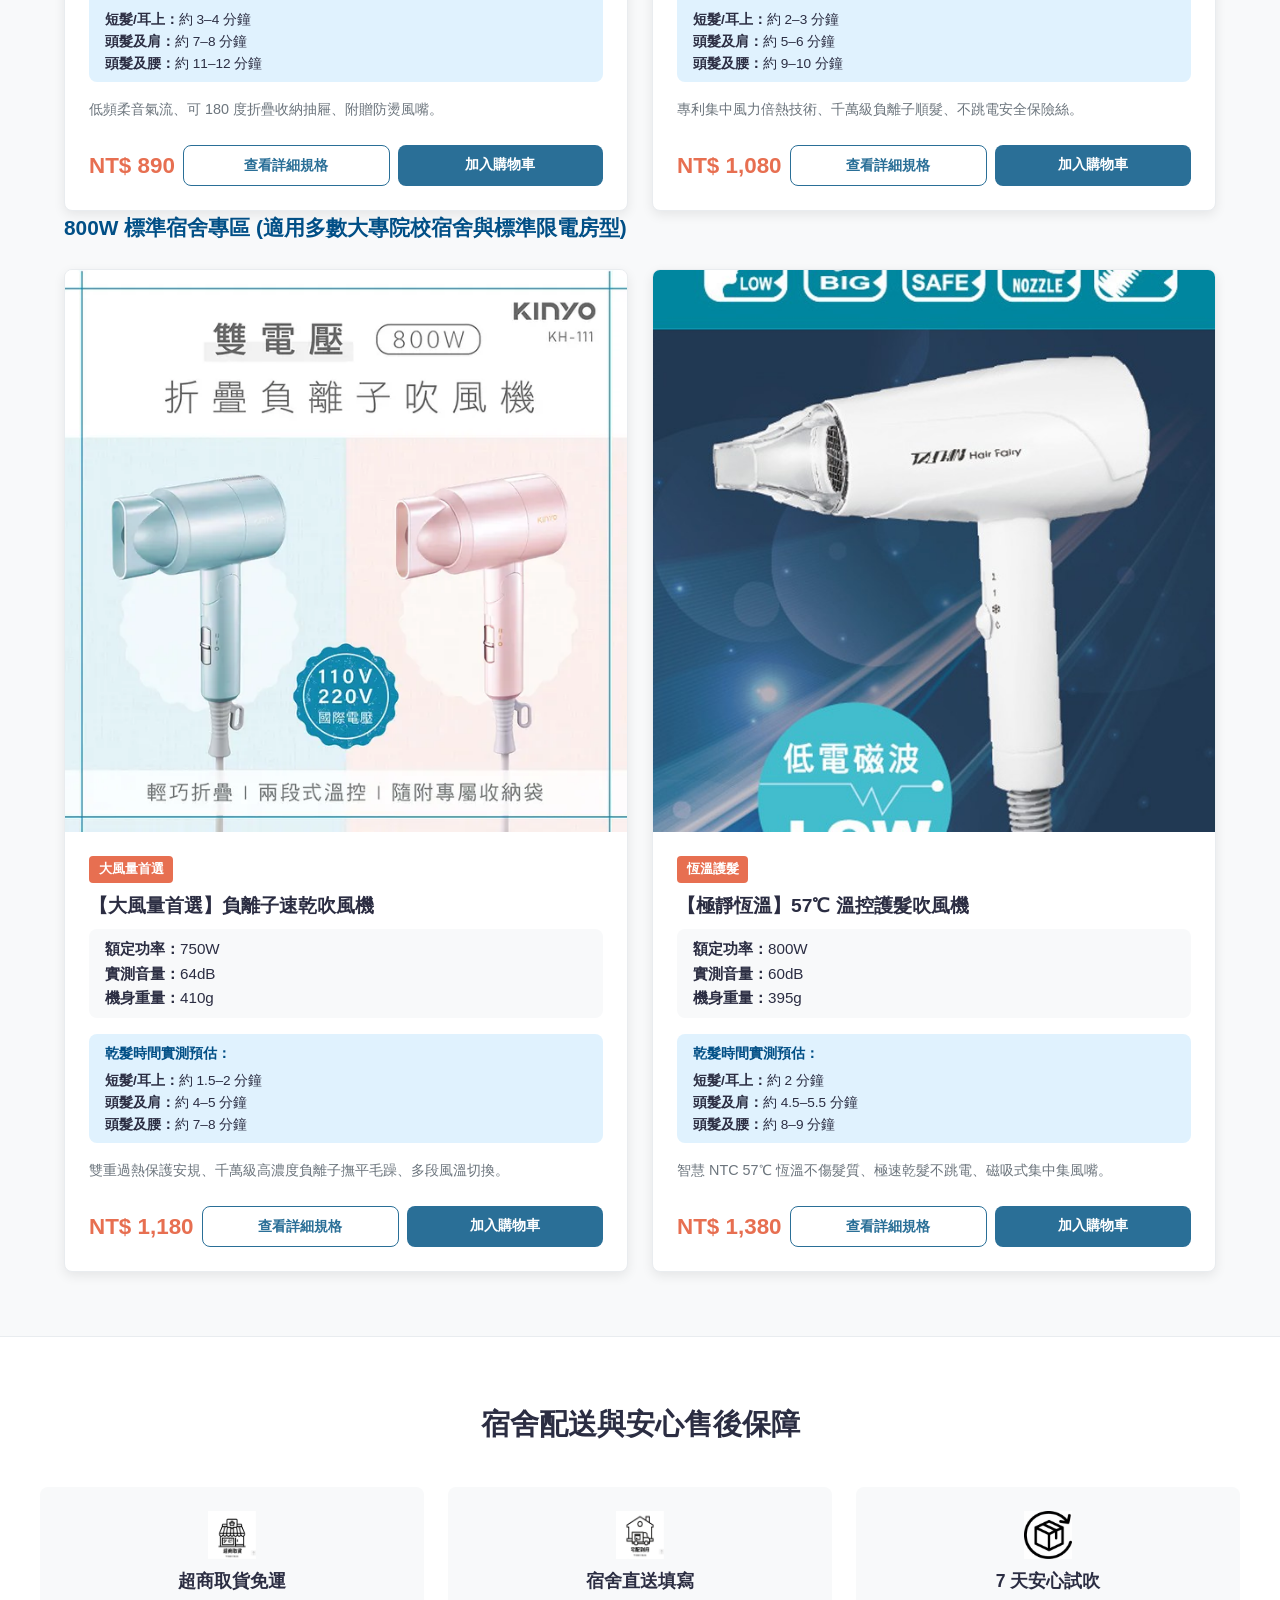
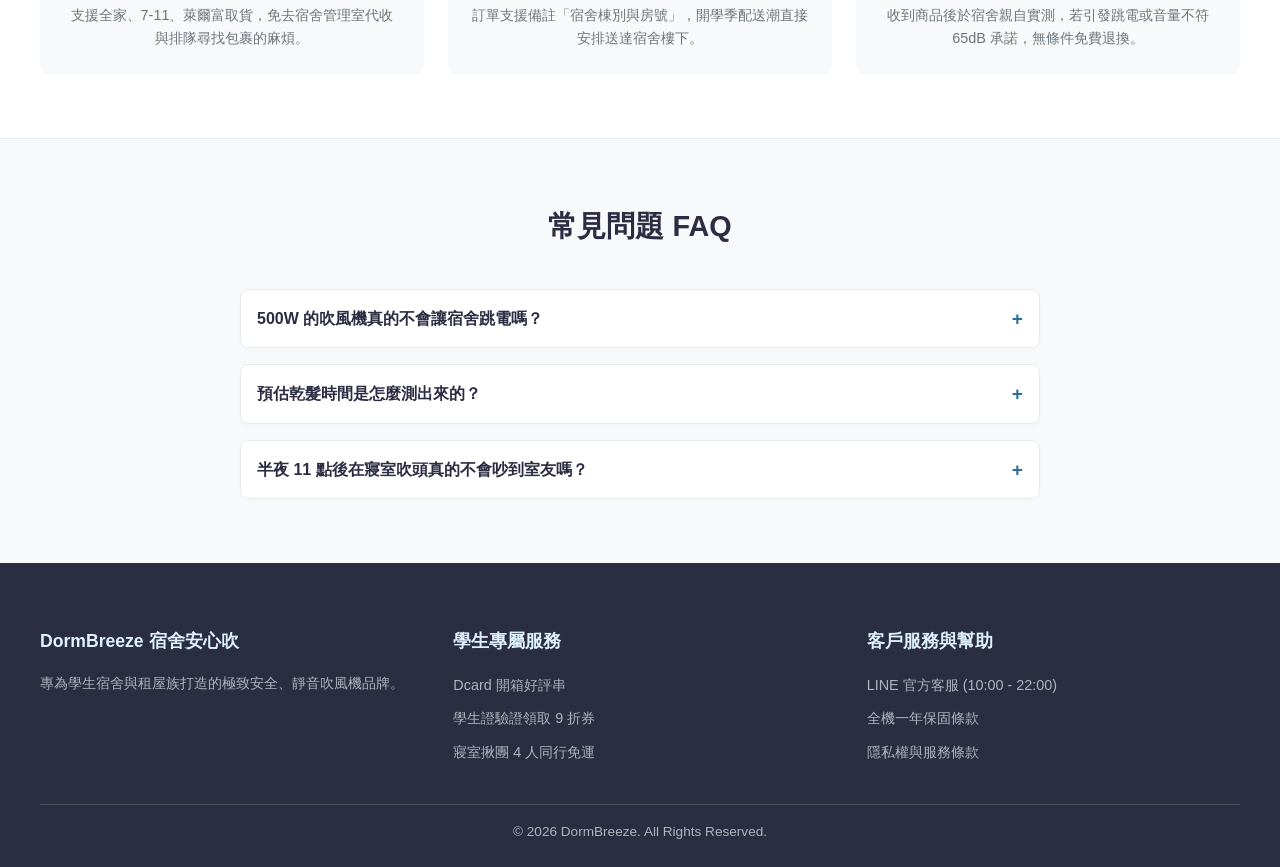
==== commit 2b25a3d5: "Update index.html" ====
--- a/index.html
+++ b/index.html
@@ -223,17 +223,17 @@
             <h2>宿舍配送與安心售後保障</h2>
             <div class="logistics-grid">
                 <article class="logistics-card">
-                    <img src="images/icon-store.jpg" alt="超商取貨圖示">
+                    <img src="images/store.jpg" alt="超商取貨圖示">
                     <h3>超商取貨免運</h3>
                     <p>支援全家、7-11、萊爾富取貨，免去宿舍管理室代收與排隊尋找包裹的麻煩。</p>
                 </article>
                 <article class="logistics-card">
-                    <img src="images/icon-dorm.jpg" alt="宿舍直送圖示">
+                    <img src="images/dorm.jpg" alt="宿舍直送圖示">
                     <h3>宿舍直送填寫</h3>
                     <p>訂單支援備註「宿舍棟別與房號」，開學季配送潮直接安排送達宿舍樓下。</p>
                 </article>
                 <article class="logistics-card">
-                    <img src="images/icon-return.jpg" alt="安心試吹圖示">
+                    <img src="images/return.jpg" alt="安心試吹圖示">
                     <h3>7 天安心試吹</h3>
                     <p>收到商品後於宿舍親自實測，若引發跳電或音量不符 65dB 承諾，無條件免費退換。</p>
                 </article>
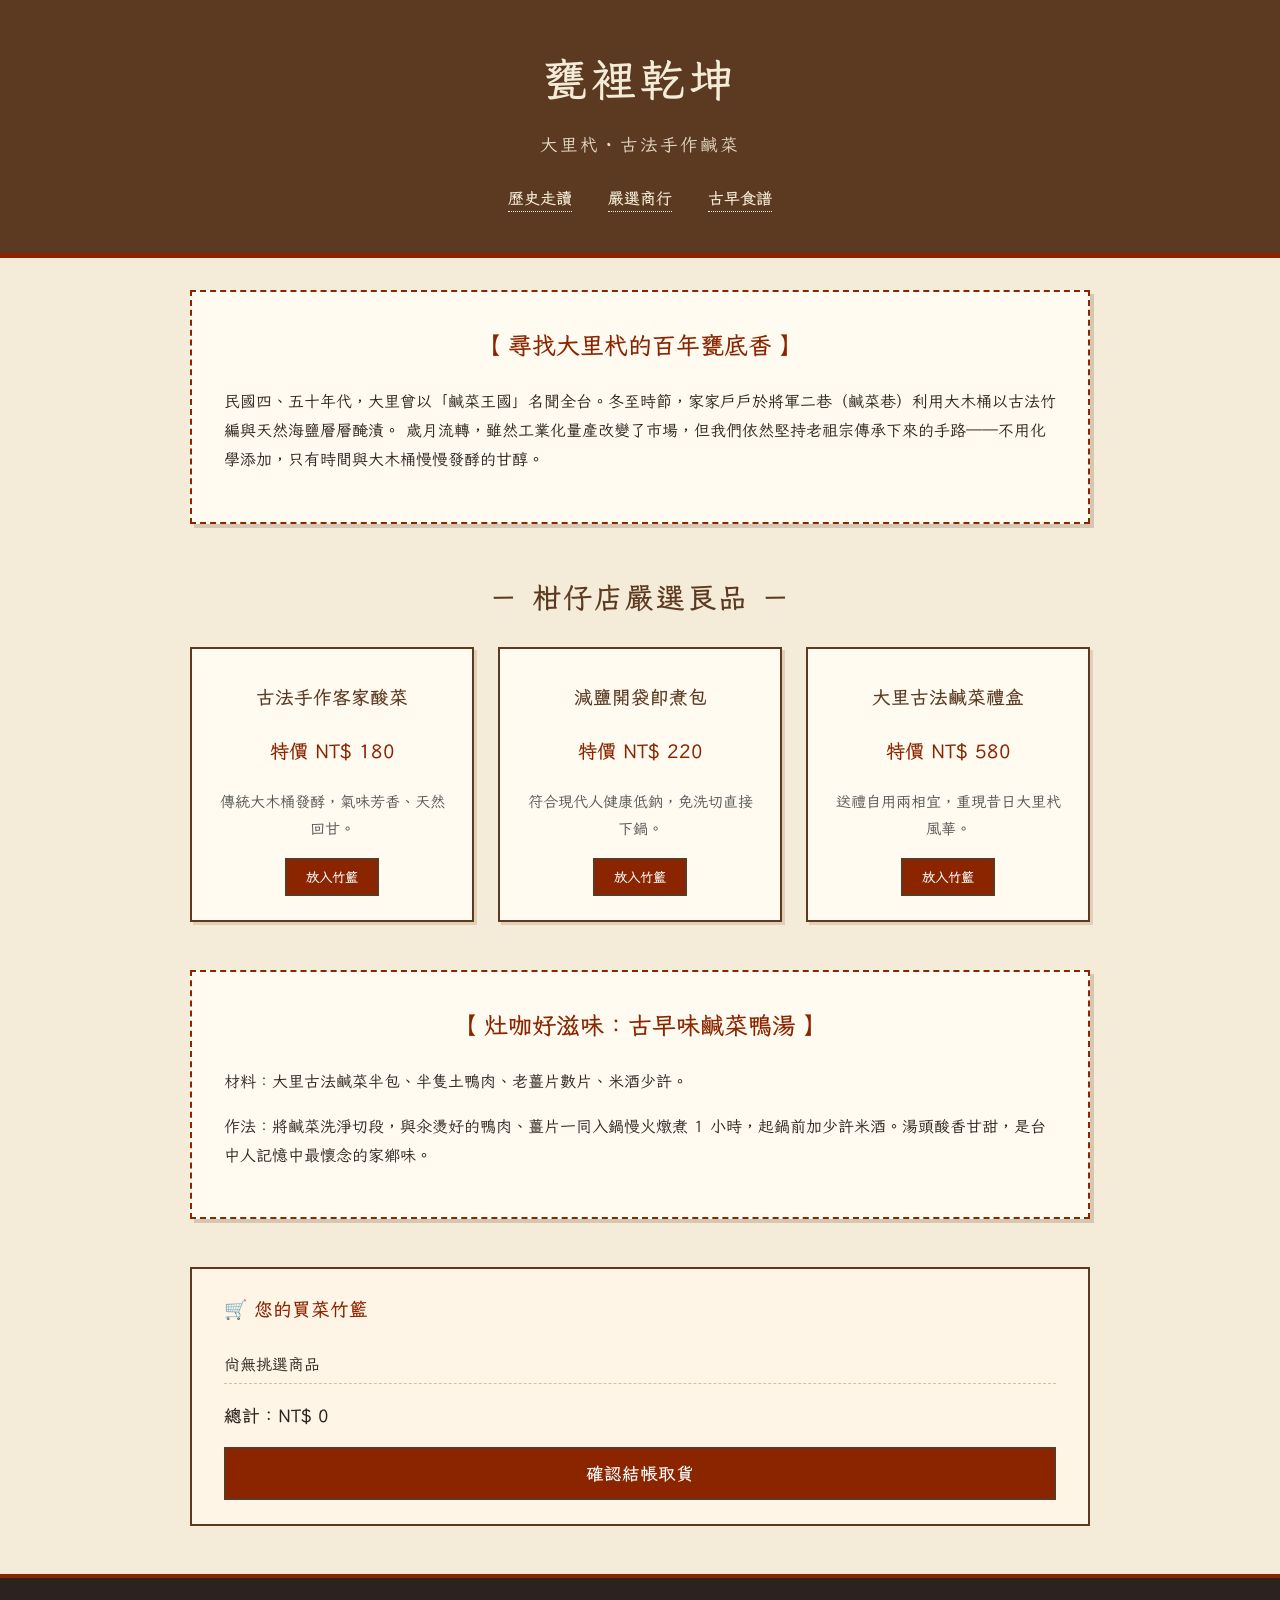
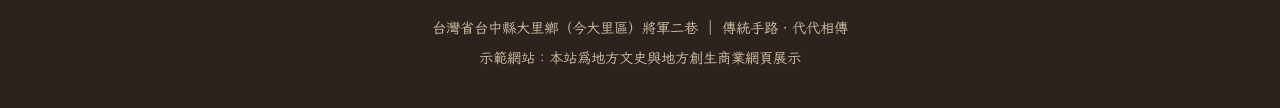
==== commit 875e8223: "Add files via upload" ====
--- a/index.html
+++ b/index.html
@@ -1,293 +1,127 @@
-<!DOCTYPE html>
-<html lang="zh-TW">
-<head>
-    <meta charset="UTF-8">
-    <meta name="viewport" content="width=device-width, initial-scale=1.0">
-    <title>DormBreeze 宿舍安心吹 - 告別跳電危機的宿舍吹風機首選</title>
-    <link rel="stylesheet" href="style.css">
-</head>
-<body>
-
-    <!-- 1. 頂部導覽列 -->
-    <header>
-        <a href="#hero" class="logo-link">
-            <img src="images/logo.jpg" alt="DormBreeze 宿舍安心吹品牌標誌" class="logo">
-        </a>
-        <nav>
-            <ul>
-                <li><a href="#watts-500">500W 極致安全專區</a></li>
-                <li><a href="#watts-800">800W 標準宿舍專區</a></li>
-                <li><a href="#quiet-rating">＜65dB 夜間靜音評測</a></li>
-                <li><a href="#logistics">配送與售後</a></li>
-                <li><a href="#faq">常見問題</a></li>
-            </ul>
-        </nav>
-        <div class="header-actions">
-            <a href="#group-buy" class="btn-secondary">校園團購優惠</a>
-            <a href="#cart" class="cart-link" aria-label="查看購物車">
-                <img src="images/icon-cart.jpg" alt="購物車圖示">
-            </a>
-        </div>
-    </header>
-
-    <main>
-        <!-- 2. 主視覺區 -->
-        <section id="hero" class="hero-section">
-            <div class="hero-content">
-                <h1>告別全寢跳電危機！宿舍/租屋族首選吹風機</h1>
-                <p>全系列通過嚴格低瓦數測試與 65dB 以下靜音實測，夜間吹頭安心不吵室友。</p>
-                <ul class="trust-badges">
-                    <li>
-                        <img src="images/icon-shield.jpg" alt="安全防護圖示">
-                        <span>100% 宿舍插座相容承諾</span>
-                    </li>
-                    <li>
-                        <img src="images/icon-quiet.png" alt="靜音圖示">
-                        <span>全機型實測音量 ＜ 65dB</span>
-                    </li>
-                    <li>
-                        <img src="images/icon-shipping.png" alt="免運圖示">
-                        <span>支援全台灣各大超商免運取貨</span>
-                    </li>
-                </ul>
-            </div>
-            <div class="hero-image">
-                <img src="images/hero-dryer.jpg" alt="宿舍專用低瓦數靜音吹風機產品形象圖">
-            </div>
-        </section>
-
-        <!-- 3. 核心功能：瓦數快速切換與商品展示區 -->
-        <section id="products" class="products-section">
-            <h2>選擇您的宿舍限電瓦數</h2>
-            
-            <nav class="watt-tabs" aria-label="瓦數分類切換">
-                <ul>
-                    <li><a href="#watts-500" class="tab-item active">500W 極致安全款</a></li>
-                    <li><a href="#watts-800" class="tab-item">800W 標準宿舍款</a></li>
-                    <li><a href="#watts-custom" class="tab-item">自訂瓦數篩選</a></li>
-                </ul>
-            </nav>
-
-            <!-- 500W 商品列表區塊 -->
-            <div id="watts-500" class="product-group">
-                <h3>500W 極致安全專區 (適用老舊宿舍與嚴格限電學舍)</h3>
-                <div class="product-grid">
-                    
-                    <!-- 商品 1 -->
-                    <article class="product-card">
-                        <img src="images/product-quiet.jpg" alt="【靜音首選】羽量折疊護髮吹風機 外觀圖" class="product-img">
-                        <div class="product-info">
-                            <span class="tag">靜音首選</span>
-                            <h4>【靜音首選】羽量折疊護髮吹風機</h4>
-                            <ul class="specs-list">
-                                <li><strong>額定功率：</strong>450W</li>
-                                <li><strong>實測音量：</strong>58dB</li>
-                                <li><strong>機身重量：</strong>320g</li>
-                            </ul>
-                            
-                            <div class="drying-time-table">
-                                <h5>乾髮時間實測預估：</h5>
-                                <ul>
-                                    <li><span>短髮/耳上：</span>約 3–4 分鐘</li>
-                                    <li><span>頭髮及肩：</span>約 7–8 分鐘</li>
-                                    <li><span>頭髮及腰：</span>約 11–12 分鐘</li>
-                                </ul>
-                            </div>
-
-                            <p class="selling-points">低頻柔音氣流、可 180 度折疊收納抽屜、附贈防燙風嘴。</p>
-                            
-                            <div class="card-bottom">
-                                <span class="price">NT$ 890</span>
-                                <div class="card-actions">
-                                    <a href="#product-detail-1" class="btn-outline">查看詳細規格</a>
-                                    <a href="#add-to-cart-1" class="btn-primary">加入購物車</a>
-                                </div>
-                            </div>
-                        </div>
-                    </article>
-
-                    <!-- 商品 2 -->
-                    <article class="product-card">
-                        <img src="images/product-fast.jpg" alt="【速乾首選】宿舍極風大氣流吹風機 外觀圖" class="product-img">
-                        <div class="product-info">
-                            <span class="tag">速乾首選</span>
-                            <h4>【速乾首選】宿舍極風大氣流吹風機</h4>
-                            <ul class="specs-list">
-                                <li><strong>額定功率：</strong>500W</li>
-                                <li><strong>實測音量：</strong>62dB</li>
-                                <li><strong>機身重量：</strong>380g</li>
-                            </ul>
-
-                            <div class="drying-time-table">
-                                <h5>乾髮時間實測預估：</h5>
-                                <ul>
-                                    <li><span>短髮/耳上：</span>約 2–3 分鐘</li>
-                                    <li><span>頭髮及肩：</span>約 5–6 分鐘</li>
-                                    <li><span>頭髮及腰：</span>約 9–10 分鐘</li>
-                                </ul>
-                            </div>
-
-                            <p class="selling-points">專利集中風力倍熱技術、千萬級負離子順髮、不跳電安全保險絲。</p>
-
-                            <div class="card-bottom">
-                                <span class="price">NT$ 1,080</span>
-                                <div class="card-actions">
-                                    <a href="#product-detail-2" class="btn-outline">查看詳細規格</a>
-                                    <a href="#add-to-cart-2" class="btn-primary">加入購物車</a>
-                                </div>
-                            </div>
-                        </div>
-                    </article>
-
-                </div>
-            </div>
-<!-- 800W 商品列表區塊 -->
-        <div id="watts-800" class="product-group">
-            <h3>800W 標準宿舍專區 (適用多數大專院校宿舍與標準限電房型)</h3>
-            <div class="product-grid">
-                
-                <!-- 商品 3 -->
-                <article class="product-card">
-                    <img src="images/product-fast-800.jpg" alt="【大風量首選】負離子速乾吹風機 外觀圖" class="product-img">
-                    <div class="product-info">
-                        <span class="tag">大風量首選</span>
-                        <h4>【大風量首選】負離子速乾吹風機</h4>
-                        <ul class="specs-list">
-                            <li><strong>額定功率：</strong>750W</li>
-                            <li><strong>實測音量：</strong>64dB</li>
-                            <li><strong>機身重量：</strong>410g</li>
-                        </ul>
-                        
-                        <div class="drying-time-table">
-                            <h5>乾髮時間實測預估：</h5>
-                            <ul>
-                                <li><span>短髮/耳上：</span>約 1.5–2 分鐘</li>
-                                <li><span>頭髮及肩：</span>約 4–5 分鐘</li>
-                                <li><span>頭髮及腰：</span>約 7–8 分鐘</li>
-                            </ul>
-                        </div>
-
-                        <p class="selling-points">雙重過熱保護安規、千萬級高濃度負離子撫平毛躁、多段風溫切換。</p>
-                        
-                        <div class="card-bottom">
-                            <span class="price">NT$ 1,180</span>
-                            <div class="card-actions">
-                                <a href="#product-detail-3" class="btn-outline">查看詳細規格</a>
-                                <a href="#add-to-cart-3" class="btn-primary">加入購物車</a>
-                            </div>
-                        </div>
-                    </div>
-                </article>
-
-                <!-- 商品 4 -->
-                <article class="product-card">
-                    <img src="images/product-quiet-800.jpg" alt="【極靜恆溫】溫控護髮吹風機 外觀圖" class="product-img">
-                    <div class="product-info">
-                        <span class="tag">恆溫護髮</span>
-                        <h4>【極靜恆溫】57℃ 溫控護髮吹風機</h4>
-                        <ul class="specs-list">
-                            <li><strong>額定功率：</strong>800W</li>
-                            <li><strong>實測音量：</strong>60dB</li>
-                            <li><strong>機身重量：</strong>395g</li>
-                        </ul>
-
-                        <div class="drying-time-table">
-                            <h5>乾髮時間實測預估：</h5>
-                            <ul>
-                                <li><span>短髮/耳上：</span>約 2 分鐘</li>
-                                <li><span>頭髮及肩：</span>約 4.5–5.5 分鐘</li>
-                                <li><span>頭髮及腰：</span>約 8–9 分鐘</li>
-                            </ul>
-                        </div>
-
-                        <p class="selling-points">智慧 NTC 57℃ 恆溫不傷髮質、極速乾髮不跳電、磁吸式集中集風嘴。</p>
-
-                        <div class="card-bottom">
-                            <span class="price">NT$ 1,380</span>
-                            <div class="card-actions">
-                                <a href="#product-detail-4" class="btn-outline">查看詳細規格</a>
-                                <a href="#add-to-cart-4" class="btn-primary">加入購物車</a>
-                            </div>
-                        </div>
-                    </div>
-                </article>
-
-            </div>
-        </div>
-            <!-- 靜音評測延伸區塊 -->
-            <div id="quiet-rating" class="rating-anchor"></div>
-        </section>
-
-        <!-- 4. 宿舍配送與售後保障區 -->
-        <section id="logistics" class="logistics-section">
-            <h2>宿舍配送與安心售後保障</h2>
-            <div class="logistics-grid">
-                <article class="logistics-card">
-                    <img src="images/store.jpg" alt="超商取貨圖示">
-                    <h3>超商取貨免運</h3>
-                    <p>支援全家、7-11、萊爾富取貨，免去宿舍管理室代收與排隊尋找包裹的麻煩。</p>
-                </article>
-                <article class="logistics-card">
-                    <img src="images/dorm.jpg" alt="宿舍直送圖示">
-                    <h3>宿舍直送填寫</h3>
-                    <p>訂單支援備註「宿舍棟別與房號」，開學季配送潮直接安排送達宿舍樓下。</p>
-                </article>
-                <article class="logistics-card">
-                    <img src="images/return.jpg" alt="安心試吹圖示">
-                    <h3>7 天安心試吹</h3>
-                    <p>收到商品後於宿舍親自實測，若引發跳電或音量不符 65dB 承諾，無條件免費退換。</p>
-                </article>
-            </div>
-        </section>
-
-        <!-- 5. 常見問題區 -->
-        <section id="faq" class="faq-section">
-            <h2>常見問題 FAQ</h2>
-            <div class="faq-list">
-                <details>
-                    <summary>500W 的吹風機真的不會讓宿舍跳電嗎？</summary>
-                    <p>是的！一般大學宿舍插座負載上限多為 800W–1000W，450W–500W 屬於極安全範圍，即使與檯燈、手機充電器同時使用也不會引發斷路器跳電。</p>
-                </details>
-                <details>
-                    <summary>預估乾髮時間是怎麼測出來的？</summary>
-                    <p>我們以一般頭髮密度在濕髮狀態下進行實測，提供短髮、及肩、及腰長度的真實吹乾時間，數據絕不誇大不實。</p>
-                </details>
-                <details>
-                    <summary>半夜 11 點後在寢室吹頭真的不會吵到室友嗎？</summary>
-                    <p>我們的全系列商品運轉噪音皆控制在 65dB 以下（相當於日常輕聲交談或辦公室背景音），比起市面上 80–90dB 的大功率吹風機可顯著降噪，有效維持寢室和諧。</p>
-                </details>
-            </div>
-        </section>
-    </main>
-
-    <!-- 6. 頁尾 -->
-    <footer>
-        <div class="footer-content">
-            <div class="footer-col">
-                <h4>DormBreeze 宿舍安心吹</h4>
-                <p>專為學生宿舍與租屋族打造的極致安全、靜音吹風機品牌。</p>
-            </div>
-            <div class="footer-col">
-                <h4>學生專屬服務</h4>
-                <ul>
-                    <li><a href="#dcard-reviews">Dcard 開箱好評串</a></li>
-                    <li><a href="#student-discount">學生證驗證領取 9 折券</a></li>
-                    <li><a href="#group-buy">寢室揪團 4 人同行免運</a></li>
-                </ul>
-            </div>
-            <div class="footer-col">
-                <h4>客戶服務與幫助</h4>
-                <ul>
-                    <li><a href="#line-support">LINE 官方客服 (10:00 - 22:00)</a></li>
-                    <li><a href="#warranty">全機一年保固條款</a></li>
-                    <li><a href="#privacy">隱私權與服務條款</a></li>
-                </ul>
-            </div>
-        </div>
-        <div class="footer-bottom">
-            <p>&copy; 2026 DormBreeze. All Rights Reserved.</p>
-        </div>
-    </footer>
-
-</body>
-</html>
+<!DOCTYPE html>
+<html lang="zh-Hant">
+<head>
+    <meta charset="UTF-8">
+    <meta name="viewport" content="width=device-width, initial-scale=1.0">
+    <title>甕裡乾坤 - 大里杙古法鹹菜</title>
+    <!-- 引入外接的 CSS 樣式表 -->
+    <link rel="stylesheet" href="style.css">
+</head>
+<body>
+
+    <!-- 頂部復古招牌列 -->
+    <header class="vintage-header">
+        <div class="header-container">
+            <h1 class="brand-title">甕裡乾坤</h1>
+            <p class="brand-subtitle">大里杙・古法手作鹹菜</p>
+            <nav class="vintage-nav">
+                <a href="#about">歷史走讀</a>
+                <a href="#shop">嚴選商行</a>
+                <a href="#recipe">古早食譜</a>
+            </nav>
+        </div>
+    </header>
+
+    <!-- 主要內容區 -->
+    <main class="vintage-main">
+        
+        <!-- 品牌故事/Hero 區塊 -->
+        <section id="about" class="retro-section">
+            <div class="paper-card">
+                <h2>【 尋找大里杙的百年甕底香 】</h2>
+                <p>
+                    民國四、五十年代，大里曾以「鹹菜王國」名聞全台。冬至時節，家家戶戶於將軍二巷（鹹菜巷）利用大木桶以古法竹編與天然海鹽層層醃漬。
+                    歲月流轉，雖然工業化量產改變了市場，但我們依然堅持老祖宗傳承下來的手路——不用化學添加，只有時間與大木桶慢慢發酵的甘醇。
+                </p>
+            </div>
+        </section>
+
+        <!-- 嚴選商城區塊 -->
+        <section id="shop" class="retro-section">
+            <h2 class="section-title">－ 柑仔店嚴選良品 －</h2>
+            <div class="product-grid">
+                <div class="product-card">
+                    <h3>古法手作客家酸菜</h3>
+                    <p class="price">特價 NT$ 180</p>
+                    <p class="desc">傳統大木桶發酵，氣味芳香、天然回甘。</p>
+                    <button class="retro-btn" onclick="addToCart('古法手作客家酸菜', 180)">放入竹籃</button>
+                </div>
+                <div class="product-card">
+                    <h3>減鹽開袋即煮包</h3>
+                    <p class="price">特價 NT$ 220</p>
+                    <p class="desc">符合現代人健康低鈉，免洗切直接下鍋。</p>
+                    <button class="retro-btn" onclick="addToCart('減鹽開袋即煮包', 220)">放入竹籃</button>
+                </div>
+                <div class="product-card">
+                    <h3>大里古法鹹菜禮盒</h3>
+                    <p class="price">特價 NT$ 580</p>
+                    <p class="desc">送禮自用兩相宜，重現昔日大里杙風華。</p>
+                    <button class="retro-btn" onclick="addToCart('大里古法鹹菜禮盒', 580)">放入竹籃</button>
+                </div>
+            </div>
+        </section>
+
+        <!-- 食譜分享區塊 -->
+        <section id="recipe" class="retro-section">
+            <div class="paper-card">
+                <h2>【 灶咖好滋味：古早味鹹菜鴨湯 】</h2>
+                <p>材料：大里古法鹹菜半包、半隻土鴨肉、老薑片數片、米酒少許。</p>
+                <p>作法：將鹹菜洗淨切段，與汆燙好的鴨肉、薑片一同入鍋慢火燉煮 1 小時，起鍋前加少許米酒。湯頭酸香甘甜，是台中人記憶中最懷念的家鄉味。</p>
+            </div>
+        </section>
+
+    </main>
+
+    <!-- 購物車側邊欄/結帳區 -->
+    <aside class="cart-sidebar">
+        <h3>🛒 您的買菜竹籃</h3>
+        <ul id="cart-items">
+            <li>尚無挑選商品</li>
+        </ul>
+        <div class="cart-total">
+            <span>總計：</span><span id="total-price">NT$ 0</span>
+        </div>
+        <button class="retro-btn checkout-btn" onclick="checkout()">確認結帳取貨</button>
+    </aside>
+
+    <!-- 復古頁尾 -->
+    <footer class="vintage-footer">
+        <p>台灣省台中縣大里鄉（今大里區）將軍二巷 ｜ 傳統手路．代代相傳</p>
+        <p>示範網站：本站為地方文史與地方創生商業網頁展示</p>
+    </footer>
+
+    <!-- 簡單的互動 JavaScript -->
+    <script>
+        let cart = [];
+        let total = 0;
+
+        function addToCart(name, price) {
+            cart.push({ name, price });
+            total += price;
+            updateCartUI();
+        }
+
+        function updateCartUI() {
+            const list = document.getElementById('cart-items');
+            const totalSpan = document.getElementById('total-price');
+            if (cart.length === 0) {
+                list.innerHTML = '<li>尚無挑選商品</li>';
+            } else {
+                list.innerHTML = cart.map(item => `<li>${item = item.name} - NT$ ${item.price}</li>`).join('');
+            }
+            totalSpan.innerText = `NT$ ${total}`;
+        }
+
+        function checkout() {
+            if (cart.length === 0) {
+                alert('您的竹籃是空的唷！');
+            } else {
+                alert(`感謝您的惠顧！總金額 NT$ ${total}，已通知大里老店準備出貨。`);
+                cart = [];
+                total = 0;
+                updateCartUI();
+            }
+        }
+    </script>
+</body>
+</html>
--- a/style.css
+++ b/style.css
@@ -1,570 +1,192 @@
-/* ==========================================================================
-   DormBreeze 宿舍安心吹 - 全站樣式表 (style.css)
-   ========================================================================== */
-
-/* 1. 全局變數與重置 (Variables & Reset) */
-:root {
-  /* 色彩系統 (Color Palette) */
-  --primary: #2a6f97;
-  --primary-dark: #014f86;
-  --primary-light: #e0f2fe;
-  --secondary: #e76f51;
-  --secondary-hover: #d65a3b;
-  --text-main: #2b2d42;
-  --text-muted: #6c757d;
-  --bg-main: #f8f9fa;
-  --bg-card: #ffffff;
-  --border-color: #e9ecef;
-  --focus-ring: #ff9f1c;
-
-  /* 間距與佈局 (Spacing & Layout) */
-  --spacing-xs: 0.5rem;
-  --spacing-sm: 1rem;
-  --spacing-md: 1.5rem;
-  --spacing-lg: 2.5rem;
-  --spacing-xl: 4rem;
-  --max-width: 1200px;
-  --radius: 8px;
-  --shadow: 0 4px 12px rgba(0, 0, 0, 0.08);
-}
-
-*, *::before, *::after {
-  box-sizing: border-box;
-  margin: 0;
-  padding: 0;
-}
-
-html {
-  scroll-behavior: smooth;
-  font-size: 16px;
-}
-
-body {
-  font-family: -apple-system, BlinkMacSystemFont, "Segoe UI", Roboto, "Helvetica Neue", Arial, "Noto Sans TC", sans-serif;
-  color: var(--text-main);
-  background-color: var(--bg-main);
-  line-height: 1.6;
-}
-
-/* 鍵盤焦點可見性 (Focus Styles for Accessibility) */
-:focus-visible {
-  outline: 3px solid var(--focus-ring);
-  outline-offset: 3px;
-  border-radius: 4px;
-}
-
-a {
-  color: var(--primary);
-  text-decoration: none;
-  transition: color 0.2s ease;
-}
-
-a:hover {
-  color: var(--primary-dark);
-}
-
-img {
-  max-width: 100%;
-  height: auto;
-  display: block;
-}
-
-/* 按鈕通用樣式 */
-.btn-primary, .btn-secondary, .btn-outline {
-  display: inline-block;
-  padding: 0.6rem 1.2rem;
-  font-weight: 600;
-  text-align: center;
-  border-radius: var(--radius);
-  transition: background-color 0.2s ease, transform 0.1s ease;
-  cursor: pointer;
-}
-
-.btn-primary {
-  background-color: var(--primary);
-  color: #ffffff;
-}
-
-.btn-primary:hover {
-  background-color: var(--primary-dark);
-  color: #ffffff;
-}
-
-.btn-secondary {
-  background-color: var(--secondary);
-  color: #ffffff;
-}
-
-.btn-secondary:hover {
-  background-color: var(--secondary-hover);
-  color: #ffffff;
-}
-
-.btn-outline {
-  background-color: transparent;
-  border: 1px solid var(--primary);
-  color: var(--primary);
-}
-
-.btn-outline:hover {
-  background-color: var(--primary-light);
-}
-
-/* 2. 頂部導覽列 (Header) */
-header {
-  position: sticky;
-  top: 0;
-  z-index: 100;
-  background-color: #ffffff;
-  border-bottom: 1px solid var(--border-color);
-  box-shadow: 0 2px 8px rgba(0, 0, 0, 0.05);
-  padding: var(--spacing-sm) var(--spacing-md);
-  display: flex;
-  flex-wrap: wrap; /* 允許導覽換行 */
-  align-items: center;
-  justify-content: space-between;
-  gap: var(--spacing-sm);
-}
-
-.logo-link {
-  display: flex;
-  align-items: center;
-}
-
-.logo {
-  height: 40px;
-  width: auto;
-}
-
-header nav {
-  flex: 1 1 auto;
-}
-
-header nav ul {
-  display: flex;
-  flex-wrap: wrap; /* 導覽選單可換行 */
-  list-style: none;
-  gap: var(--spacing-xs) var(--spacing-md);
-  justify-content: center;
-}
-
-header nav a {
-  font-weight: 500;
-  padding: 0.4rem 0.6rem;
-}
-
-.header-actions {
-  display: flex;
-  align-items: center;
-  gap: var(--spacing-sm);
-}
-
-.cart-link img {
-  width: 28px;
-  height: 28px;
-}
-
-/* 3. 主視覺區 (Hero Section) */
-.hero-section {
-  max-width: var(--max-width);
-  margin: var(--spacing-lg) auto;
-  padding: 0 var(--spacing-md);
-  display: grid;
-  grid-template-columns: 1fr;
-  gap: var(--spacing-md);
-  align-items: center;
-}
-
-.hero-content h1 {
-  font-size: 2rem;
-  color: var(--primary-dark);
-  margin-bottom: var(--spacing-sm);
-  line-height: 1.3;
-}
-
-.hero-content p {
-  font-size: 1.1rem;
-  color: var(--text-muted);
-  margin-bottom: var(--spacing-md);
-}
-
-.trust-badges {
-  list-style: none;
-  display: flex;
-  flex-direction: column;
-  gap: var(--spacing-xs);
-}
-
-.trust-badges li {
-  display: flex;
-  align-items: center;
-  gap: var(--spacing-xs);
-  font-weight: 500;
-}
-
-.trust-badges img {
-  width: 24px;
-  height: 24px;
-}
-
-.hero-image img {
-  width: 100%;
-  aspect-ratio: 4 / 3; /* 固定圖片比例 */
-  object-fit: cover;
-  border-radius: var(--radius);
-  box-shadow: var(--shadow);
-}
-
-/* 4. 商品與頁籤區 (Products Section) */
-.products-section {
-  max-width: var(--max-width);
-  margin: var(--spacing-xl) auto;
-  padding: 0 var(--spacing-md);
-}
-
-.products-section h2 {
-  text-align: center;
-  font-size: 1.8rem;
-  margin-bottom: var(--spacing-md);
-}
-
-.watt-tabs ul {
-  display: flex;
-  flex-wrap: wrap;
-  justify-content: center;
-  list-style: none;
-  gap: var(--spacing-xs);
-  margin-bottom: var(--spacing-lg);
-  border-bottom: 2px solid var(--border-color);
-  padding-bottom: var(--spacing-xs);
-}
-
-.tab-item {
-  padding: 0.6rem 1.2rem;
-  font-weight: 600;
-  border-radius: var(--radius) var(--radius) 0 0;
-  color: var(--text-muted);
-}
-
-.tab-item.active, .tab-item:hover {
-  color: var(--primary);
-  background-color: var(--primary-light);
-}
-
-.product-group h3 {
-  font-size: 1.3rem;
-  margin-bottom: var(--spacing-md);
-  color: var(--primary-dark);
-}
-
-.product-grid {
-  display: grid;
-  grid-template-columns: 1fr; /* 手機預設 1 欄 */
-  gap: var(--spacing-md);
-}
-
-.product-card {
-  background-color: var(--bg-card);
-  border: 1px solid var(--border-color);
-  border-radius: var(--radius);
-  overflow: hidden;
-  box-shadow: var(--shadow);
-  display: flex;
-  flex-direction: column;
-}
-
-.product-img {
-  width: 100%;
-  aspect-ratio: 1 / 1; /* 1:1 正方形產品圖比例 */
-  object-fit: cover;
-}
-
-.product-info {
-  padding: var(--spacing-md);
-  display: flex;
-  flex-direction: column;
-  flex: 1;
-}
-
-.tag {
-  align-self: flex-start;
-  background-color: var(--secondary);
-  color: #ffffff;
-  font-size: 0.8rem;
-  font-weight: 700;
-  padding: 0.2rem 0.6rem;
-  border-radius: 4px;
-  margin-bottom: var(--spacing-xs);
-}
-
-.product-info h4 {
-  font-size: 1.2rem;
-  margin-bottom: var(--spacing-xs);
-}
-
-.specs-list {
-  list-style: none;
-  background-color: var(--bg-main);
-  padding: var(--spacing-xs) var(--spacing-sm);
-  border-radius: var(--radius);
-  margin-bottom: var(--spacing-sm);
-  font-size: 0.95rem;
-}
-
-.drying-time-table {
-  background-color: var(--primary-light);
-  padding: var(--spacing-xs) var(--spacing-sm);
-  border-radius: var(--radius);
-  margin-bottom: var(--spacing-sm);
-}
-
-.drying-time-table h5 {
-  font-size: 0.9rem;
-  color: var(--primary-dark);
-  margin-bottom: 0.3rem;
-}
-
-.drying-time-table ul {
-  list-style: none;
-  font-size: 0.85rem;
-}
-
-.drying-time-table li span {
-  font-weight: 600;
-}
-
-.selling-points {
-  font-size: 0.9rem;
-  color: var(--text-muted);
-  margin-bottom: var(--spacing-md);
-  flex: 1;
-}
-
-.card-bottom {
-  display: flex;
-  flex-direction: column;
-  gap: var(--spacing-xs);
-  margin-top: auto;
-}
-
-.price {
-  font-size: 1.4rem;
-  font-weight: 700;
-  color: var(--secondary);
-}
-
-.card-actions {
-  display: flex;
-  gap: var(--spacing-xs);
-}
-
-.card-actions a {
-  flex: 1;
-  font-size: 0.9rem;
-  padding: 0.5rem;
-}
-
-/* 5. 配送與售後保障區 (Logistics Section) */
-.logistics-section {
-  background-color: #ffffff;
-  padding: var(--spacing-xl) var(--spacing-md);
-  border-top: 1px solid var(--border-color);
-  border-bottom: 1px solid var(--border-color);
-}
-
-.logistics-section h2 {
-  text-align: center;
-  font-size: 1.8rem;
-  margin-bottom: var(--spacing-lg);
-}
-
-.logistics-grid {
-  max-width: var(--max-width);
-  margin: 0 auto;
-  display: grid;
-  grid-template-columns: 1fr; /* 手機預設 1 欄 */
-  gap: var(--spacing-md);
-}
-
-.logistics-card {
-  text-align: center;
-  padding: var(--spacing-md);
-  background-color: var(--bg-main);
-  border-radius: var(--radius);
-}
-
-.logistics-card img {
-  width: 48px;
-  height: 48px;
-  margin: 0 auto var(--spacing-xs);
-}
-
-.logistics-card h3 {
-  font-size: 1.1rem;
-  margin-bottom: var(--spacing-xs);
-}
-
-.logistics-card p {
-  font-size: 0.9rem;
-  color: var(--text-muted);
-}
-
-/* 6. 常見問題區 (FAQ Section) */
-.faq-section {
-  max-width: var(--max-width);
-  margin: var(--spacing-xl) auto;
-  padding: 0 var(--spacing-md);
-}
-
-.faq-section h2 {
-  text-align: center;
-  font-size: 1.8rem;
-  margin-bottom: var(--spacing-lg);
-}
-
-.faq-list {
-  display: flex;
-  flex-direction: column;
-  gap: var(--spacing-sm);
-  max-width: 800px;
-  margin: 0 auto;
-}
-
-details {
-  background-color: #ffffff;
-  border: 1px solid var(--border-color);
-  border-radius: var(--radius);
-  padding: var(--spacing-sm);
-  box-shadow: 0 2px 4px rgba(0, 0, 0, 0.02);
-}
-
-summary {
-  font-weight: 600;
-  cursor: pointer;
-  list-style: none;
-  position: relative;
-  padding-right: var(--spacing-md);
-}
-
-summary::-webkit-details-marker {
-  display: none;
-}
-
-summary::after {
-  content: "+";
-  position: absolute;
-  right: 0;
-  top: 50%;
-  transform: translateY(-50%);
-  font-size: 1.2rem;
-  color: var(--primary);
-}
-
-details[open] summary::after {
-  content: "−";
-}
-
-details p {
-  margin-top: var(--spacing-xs);
-  font-size: 0.95rem;
-  color: var(--text-muted);
-  line-height: 1.5;
-}
-
-/* 7. 頁尾 (Footer) */
-footer {
-  background-color: var(--text-main);
-  color: #ffffff;
-  padding: var(--spacing-xl) var(--spacing-md) var(--spacing-md);
-}
-
-.footer-content {
-  max-width: var(--max-width);
-  margin: 0 auto;
-  display: grid;
-  grid-template-columns: 1fr; /* 手機預設 1 欄 */
-  gap: var(--spacing-lg);
-  margin-bottom: var(--spacing-lg);
-}
-
-.footer-col h4 {
-  font-size: 1.1rem;
-  margin-bottom: var(--spacing-sm);
-  color: var(--primary-light);
-}
-
-.footer-col p {
-  font-size: 0.9rem;
-  color: #adb5bd;
-}
-
-.footer-col ul {
-  list-style: none;
-  display: flex;
-  flex-direction: column;
-  gap: var(--spacing-xs);
-}
-
-.footer-col a {
-  color: #adb5bd;
-  font-size: 0.9rem;
-}
-
-.footer-col a:hover {
-  color: #ffffff;
-}
-
-.footer-bottom {
-  max-width: var(--max-width);
-  margin: 0 auto;
-  padding-top: var(--spacing-sm);
-  border-top: 1px solid #495057;
-  text-align: center;
-  font-size: 0.85rem;
-  color: #adb5bd;
-}
-
-/* ==========================================================================
-   響應式斷點調整 (Responsive Breakpoints - 平板與桌面)
-   ========================================================================== */
-
-/* 平板斷點 (≥ 768px) */
-@media (min-width: 768px) {
-  .hero-section {
-    grid-template-columns: 1fr 1fr;
-  }
-
-  .product-grid {
-    grid-template-columns: repeat(2, 1fr); /* 平板改為 2 欄 */
-  }
-
-  .logistics-grid {
-    grid-template-columns: repeat(3, 1fr); /* 平板改為 3 欄 */
-  }
-
-  .footer-content {
-    grid-template-columns: repeat(3, 1fr); /* 平板改為 3 欄 */
-  }
-
-  .card-bottom {
-    flex-direction: row;
-    align-items: center;
-    justify-content: space-between;
-  }
-
-  .card-actions {
-    flex: 2;
-  }
-}
-
-/* 桌面斷點 (≥ 1024px) */
-@media (min-width: 1024px) {
-  header {
-    flex-wrap: nowrap; /* 大螢幕導覽列不換行 */
-  }
-
-  .trust-badges {
-    flex-direction: row;
-    gap: var(--spacing-md);
-  }
+/* ==========================================
+   民國60年代復古懷舊風格樣式表 (style.css)
+   ========================================== */
+
+/* 引入復古字體與基本重置 */
+@import url('https://fonts.googleapis.com/css2?family=LXGW+WenKai+TC&family=Noto+Serif+TC:wght@500;700&display=swap');
+
+:root {
+    --bg-color: #f4ecd8;          /* 泛黃舊報紙/米紙色 */
+    --paper-bg: #fffbf0;          /* 卡片區塊乳白色 */
+    --text-color: #2c221e;        /* 沉穩炭黑色/老墨色 */
+    --accent-red: #8b2500;        /* 復古紅磚色 */
+    --accent-brown: #5c3a21;      /* 沉穩木質棕色 */
+    --border-vintage: 2px dashed #8b2500; /* 復古手作感邊框 */
+}
+
+body {
+    background-color: var(--bg-color);
+    color: var(--text-color);
+    font-family: 'LXGW WenKai TC', 'Noto Serif TC', serif;
+    margin: 0;
+    padding: 0;
+    line-height: 1.8;
+}
+
+/* 頂部招牌列 */
+.vintage-header {
+    background-color: var(--accent-brown);
+    color: var(--bg-color);
+    text-align: center;
+    padding: 2.5rem 1rem;
+    border-bottom: 5px solid var(--accent-red);
+}
+
+.brand-title {
+    font-size: 2.8rem;
+    margin: 0;
+    letter-spacing: 4px;
+    font-weight: 700;
+}
+
+.brand-subtitle {
+    font-size: 1.1rem;
+    margin: 0.5rem 0 1.5rem 0;
+    letter-spacing: 2px;
+    opacity: 0.9;
+}
+
+.vintage-nav a {
+    color: var(--bg-color);
+    text-decoration: none;
+    margin: 0 15px;
+    font-weight: bold;
+    border-bottom: 1px dotted var(--bg-color);
+    padding-bottom: 2px;
+}
+
+.vintage-nav a:hover {
+    color: #ffd700;
+}
+
+/* 主內容區版面 */
+.vintage-main {
+    max-width: 900px;
+    margin: 2rem auto;
+    padding: 0 1rem;
+}
+
+.retro-section {
+    margin-bottom: 3rem;
+}
+
+/* 復古紙張卡片風格 */
+.paper-card {
+    background-color: var(--paper-bg);
+    border: var(--border-vintage);
+    padding: 2rem;
+    box-shadow: 4px 4px 0px rgba(92, 58, 33, 0.2);
+}
+
+.paper-card h2 {
+    color: var(--accent-red);
+    text-align: center;
+    margin-top: 0;
+}
+
+.section-title {
+    text-align: center;
+    color: var(--accent-brown);
+    font-size: 1.8rem;
+    letter-spacing: 2px;
+    margin-bottom: 1.5rem;
+}
+
+/* 商品藝廊網格 */
+.product-grid {
+    display: grid;
+    grid-template-columns: repeat(auto-fit, minmax(260px, 1fr));
+    gap: 1.5rem;
+}
+
+.product-card {
+    background-color: var(--paper-bg);
+    border: 2px solid var(--accent-brown);
+    padding: 1.5rem;
+    text-align: center;
+    box-shadow: 3px 3px 0px rgba(139, 37, 0, 0.15);
+}
+
+.product-card h3 {
+    margin: 0.5rem 0;
+    color: var(--accent-brown);
+}
+
+.price {
+    color: var(--accent-red);
+    font-weight: bold;
+    font-size: 1.2rem;
+}
+
+.desc {
+    font-size: 0.95rem;
+    color: #555;
+    min-height: 3em;
+}
+
+/* 復古按鈕樣式 */
+.retro-btn {
+    background-color: var(--accent-red);
+    color: #fff;
+    border: 2px solid var(--accent-brown);
+    padding: 0.5rem 1.2rem;
+    font-family: inherit;
+    font-weight: bold;
+    cursor: pointer;
+    transition: background 0.2s;
+}
+
+.retro-btn:hover {
+    background-color: var(--accent-brown);
+}
+
+/* 購物車竹籃側邊欄 */
+.cart-sidebar {
+    max-width: 832px;
+    margin: 0 auto 3rem auto;
+    background-color: #fff5e6;
+    border: 2px solid var(--accent-brown);
+    padding: 1.5rem 2rem;
+}
+
+.cart-sidebar h3 {
+    margin-top: 0;
+    color: var(--accent-red);
+}
+
+#cart-items {
+    list-style-type: none;
+    padding-left: 0;
+    margin: 1rem 0;
+}
+
+#cart-items li {
+    padding: 4px 0;
+    border-bottom: 1px dashed #d3c0a5;
+}
+
+.cart-total {
+    font-weight: bold;
+    font-size: 1.1rem;
+    margin-bottom: 1rem;
+}
+
+.checkout-btn {
+    width: 100%;
+    font-size: 1.1rem;
+    padding: 0.8rem;
+}
+
+/* 復古頁尾 */
+.vintage-footer {
+    background-color: #2c221e;
+    color: #d3c0a5;
+    text-align: center;
+    padding: 2rem;
+    font-size: 0.9rem;
+    border-top: 4px solid var(--accent-red);
+}
+
+.vintage-footer p {
+    margin: 0.3rem 0;
 }
